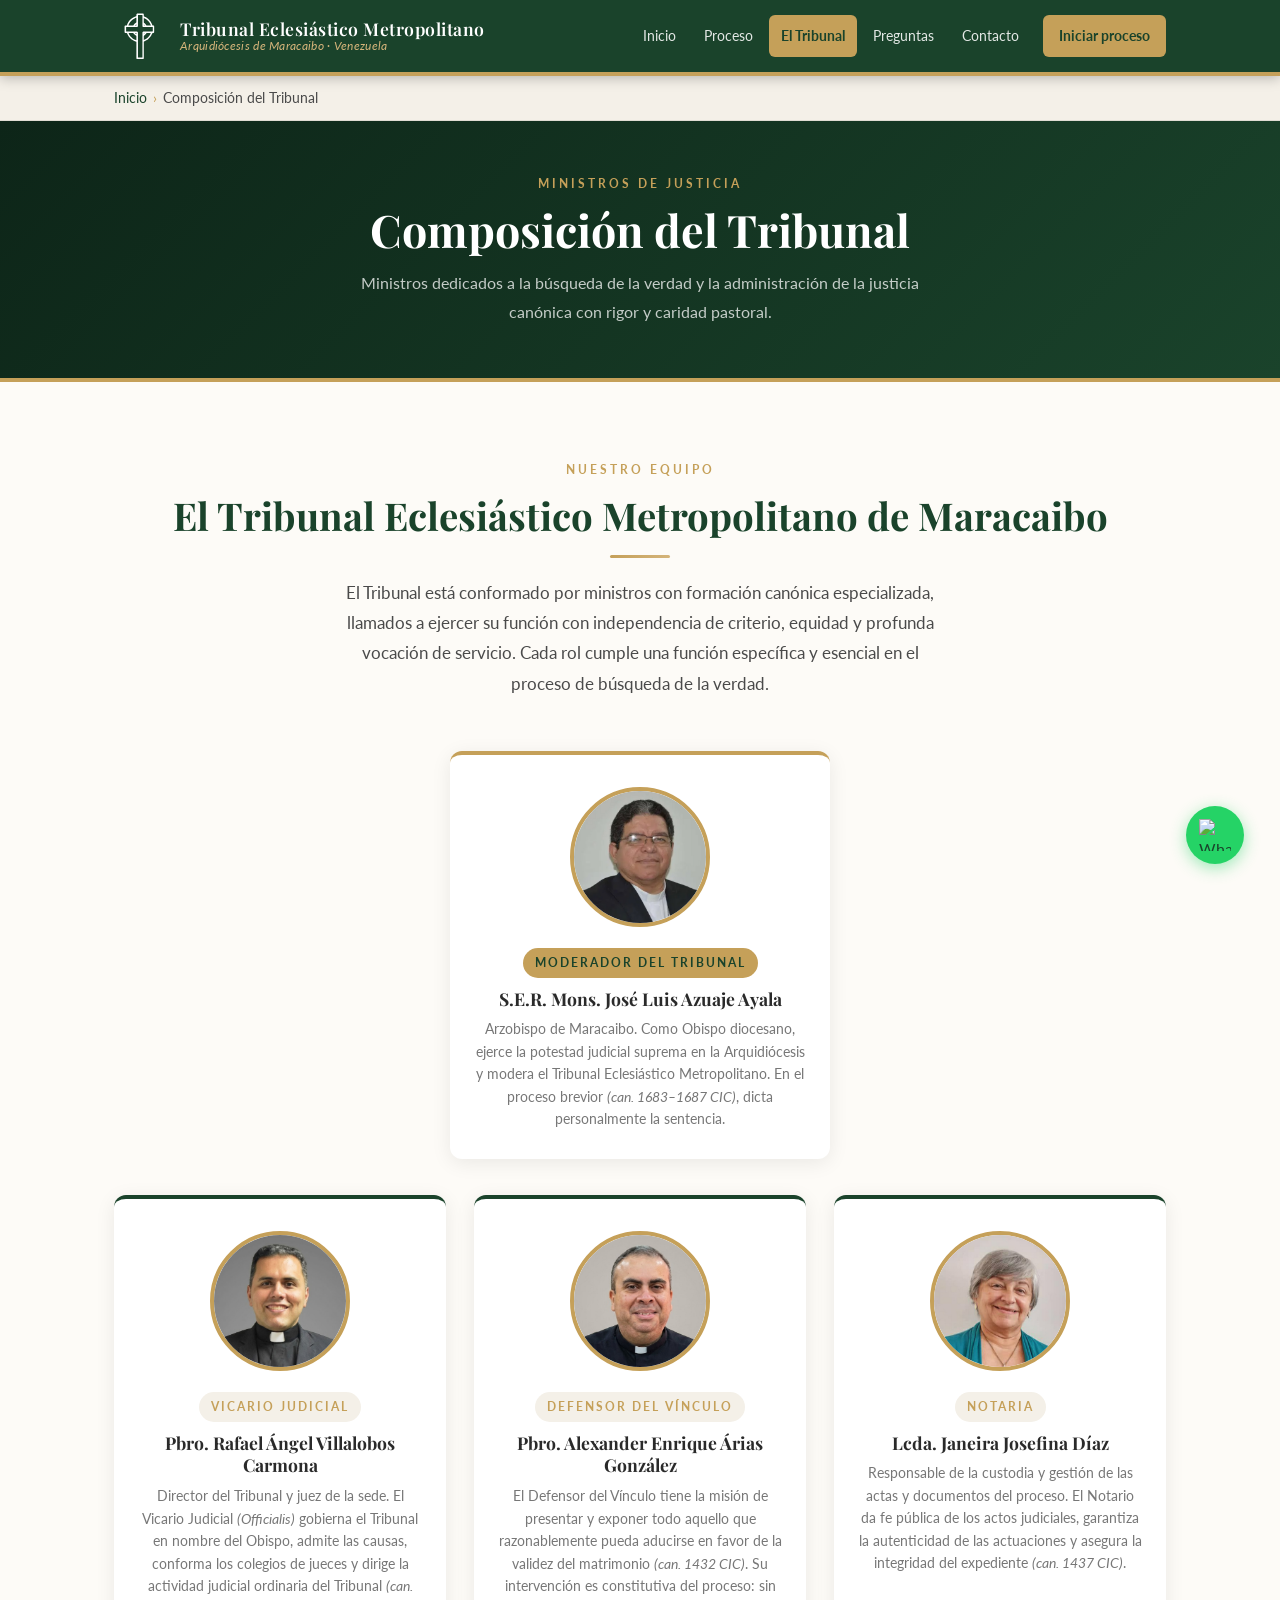
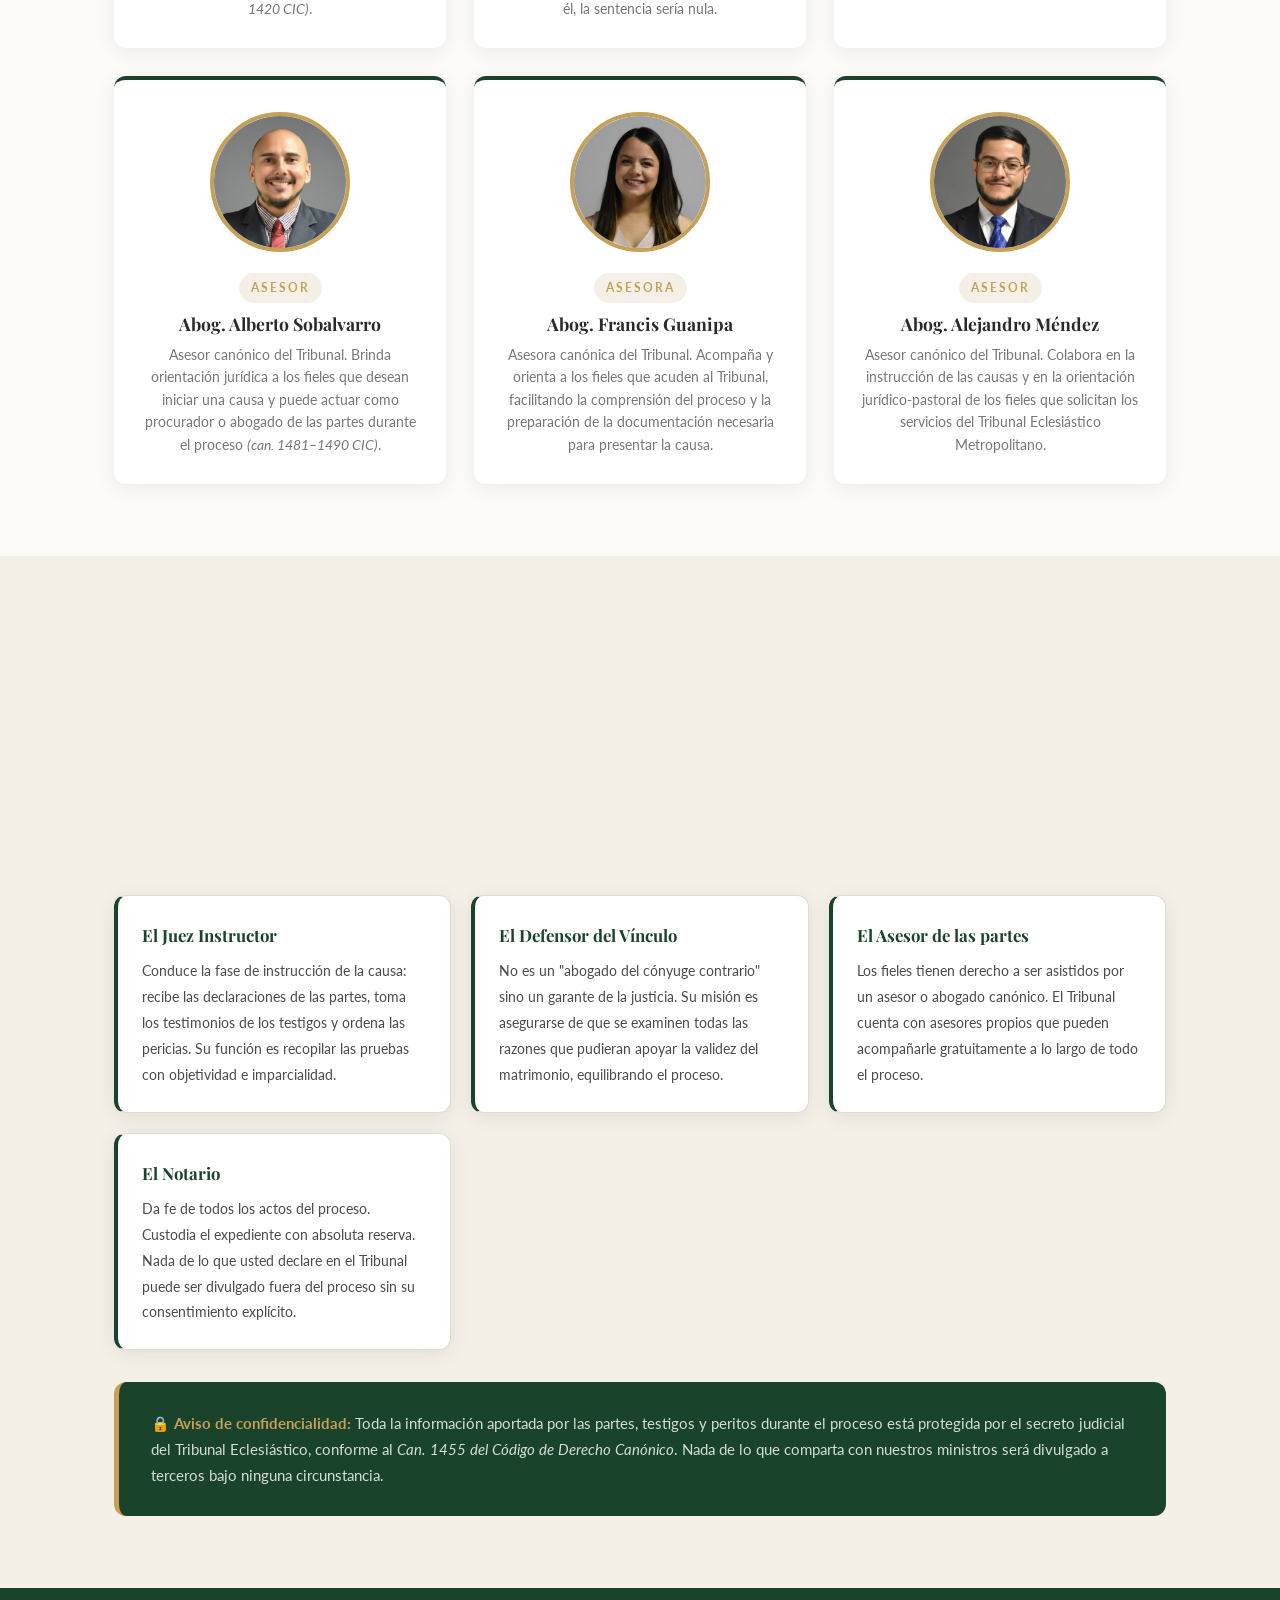
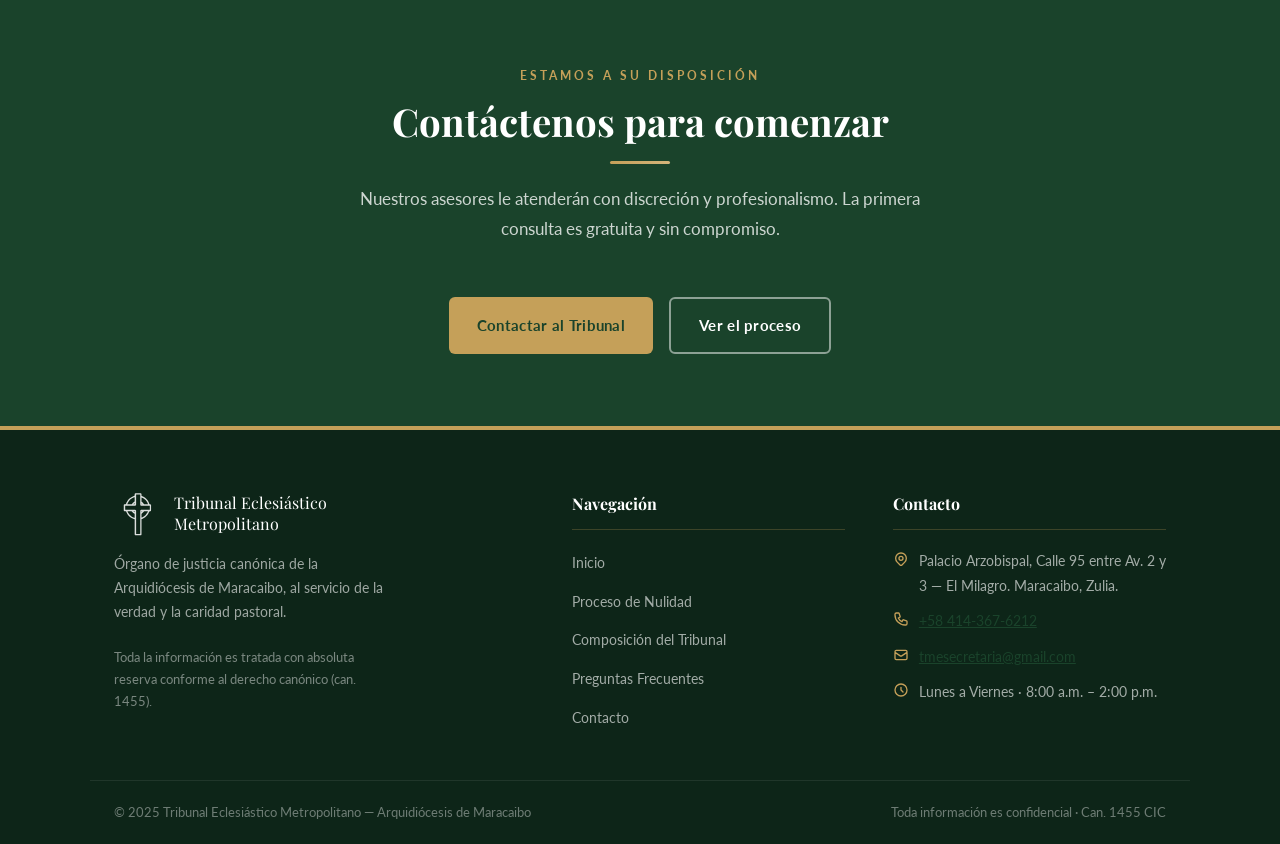
==== composicion.html @ 84f31626 "Add files via upload" ====
<!DOCTYPE html>
<html lang="es">
<head>
    <meta charset="UTF-8">
    <meta name="viewport" content="width=device-width, initial-scale=1.0">

    <!-- SEO -->
    <title>Composición del Tribunal | Tribunal Eclesiástico Metropolitano — Maracaibo</title>
    <meta name="description" content="Conozca a los ministros del Tribunal Eclesiástico Metropolitano de Maracaibo: Vicario Judicial, Defensor del Vínculo, Asesores y Notaría.">
    <meta name="keywords" content="vicario judicial, defensor del vínculo, jueces, notaría, tribunal eclesiástico Maracaibo">
    <meta name="author" content="Tribunal Eclesiástico Metropolitano de Maracaibo">

    <!-- Open Graph -->
    <meta property="og:title" content="Composición del Tribunal Eclesiástico Metropolitano de Maracaibo">
    <meta property="og:description" content="Ministros dedicados a la búsqueda de la verdad y la justicia al servicio del Pueblo de Dios.">
    <meta property="og:type" content="website">

    <link rel="stylesheet" href="styles.css">
</head>
<body>

<!-- ============================================================
     HEADER
     ============================================================ -->
<header class="site-header">
    <div class="header-inner">
        <a href="index.html" class="logo-link" aria-label="Inicio — Tribunal Eclesiástico Metropolitano">
            <img src="logo-oficial.svg" alt="Escudo Arquidiócesis de Maracaibo" width="52" height="52">
            <div class="logo-texto">
                <span class="logo-nombre">Tribunal Eclesiástico Metropolitano</span>
                <span class="logo-subtitulo">Arquidiócesis de Maracaibo · Venezuela</span>
            </div>
        </a>
        <button class="btn-menu" aria-label="Abrir menú" aria-expanded="false">
            <span></span><span></span><span></span>
        </button>
        <nav class="nav-principal" aria-label="Navegación principal">
            <a href="index.html">Inicio</a>
            <a href="proceso.html">Proceso</a>
            <a href="composicion.html" class="activo">El Tribunal</a>
            <a href="faq.html">Preguntas</a>
            <a href="contacto.html">Contacto</a>
            <a href="contacto.html" class="nav-cta">Iniciar proceso</a>
        </nav>
    </div>
</header>

<!-- Breadcrumb -->
<nav class="breadcrumb" aria-label="Ruta de navegación">
    <ol>
        <li><a href="index.html">Inicio</a></li>
        <li><span aria-current="page">Composición del Tribunal</span></li>
    </ol>
</nav>

<!-- Banner de página -->
<div class="page-banner">
    <span class="etiqueta-seccion">Ministros de Justicia</span>
    <h1>Composición del Tribunal</h1>
    <p>Ministros dedicados a la búsqueda de la verdad y la administración de la justicia canónica con rigor y caridad pastoral.</p>
</div>


<!-- ============================================================
     INTRODUCCIÓN
     ============================================================ -->
<section class="seccion" aria-labelledby="titulo-composicion">
    <div class="contenedor">
        <div class="seccion-encabezado animar">
            <span class="etiqueta-seccion">Nuestro equipo</span>
            <h2 id="titulo-composicion">El Tribunal Eclesiástico Metropolitano de Maracaibo</h2>
            <div class="divisor"></div>
            <p>El Tribunal está conformado por ministros con formación canónica especializada, llamados a ejercer su función con independencia de criterio, equidad y profunda vocación de servicio. Cada rol cumple una función específica y esencial en el proceso de búsqueda de la verdad.</p>
        </div>

        <!-- Arzobispo — Moderador (card destacada) -->
        <div class="equipo-grid" style="margin-bottom: 36px;">
            <article class="miembro-card destacado animar">
                <div class="miembro-foto-wrap">
                    <img src="monsenor.jpg" alt="S.E.R. Mons. José Luis Azuaje Ayala" class="miembro-foto" width="140" height="140">
                </div>
                <div class="miembro-info">
                    <span class="miembro-cargo">Moderador del Tribunal</span>
                    <h3>S.E.R. Mons. José Luis Azuaje Ayala</h3>
                    <p>Arzobispo de Maracaibo. Como Obispo diocesano, ejerce la potestad judicial suprema en la Arquidiócesis y modera el Tribunal Eclesiástico Metropolitano. En el proceso brevior <em>(can. 1683–1687 CIC)</em>, dicta personalmente la sentencia.</p>
                </div>
            </article>
        </div>

        <!-- Resto del equipo -->
        <div class="equipo-grid">

            <article class="miembro-card animar animar-delay-1">
                <div class="miembro-foto-wrap">
                    <img src="vicario.jpg" alt="Pbro. Rafael Ángel Villalobos Carmona" class="miembro-foto" width="140" height="140">
                </div>
                <div class="miembro-info">
                    <span class="miembro-cargo">Vicario Judicial</span>
                    <h3>Pbro. Rafael Ángel Villalobos Carmona</h3>
                    <p>Director del Tribunal y juez de la sede. El Vicario Judicial <em>(Officialis)</em> gobierna el Tribunal en nombre del Obispo, admite las causas, conforma los colegios de jueces y dirige la actividad judicial ordinaria del Tribunal <em>(can. 1420 CIC)</em>.</p>
                </div>
            </article>

            <article class="miembro-card animar animar-delay-2">
                <div class="miembro-foto-wrap">
                    <img src="defensor.jpg" alt="Pbro. Alexander Enrique Árias González" class="miembro-foto" width="140" height="140">
                </div>
                <div class="miembro-info">
                    <span class="miembro-cargo">Defensor del Vínculo</span>
                    <h3>Pbro. Alexander Enrique Árias González</h3>
                    <p>El Defensor del Vínculo tiene la misión de presentar y exponer todo aquello que razonablemente pueda aducirse en favor de la validez del matrimonio <em>(can. 1432 CIC)</em>. Su intervención es constitutiva del proceso: sin él, la sentencia sería nula.</p>
                </div>
            </article>

            <article class="miembro-card animar animar-delay-3">
                <div class="miembro-foto-wrap">
                    <img src="notaria.jpg" alt="Lcda. Janeira Josefina Díaz" class="miembro-foto" width="140" height="140">
                </div>
                <div class="miembro-info">
                    <span class="miembro-cargo">Notaria</span>
                    <h3>Lcda. Janeira Josefina Díaz</h3>
                    <p>Responsable de la custodia y gestión de las actas y documentos del proceso. El Notario da fe pública de los actos judiciales, garantiza la autenticidad de las actuaciones y asegura la integridad del expediente <em>(can. 1437 CIC)</em>.</p>
                </div>
            </article>

            <article class="miembro-card animar animar-delay-1">
                <div class="miembro-foto-wrap">
                    <img src="asesor1.jpg" alt="Abog. Alberto Sobalvarro" class="miembro-foto" width="140" height="140">
                </div>
                <div class="miembro-info">
                    <span class="miembro-cargo">Asesor</span>
                    <h3>Abog. Alberto Sobalvarro</h3>
                    <p>Asesor canónico del Tribunal. Brinda orientación jurídica a los fieles que desean iniciar una causa y puede actuar como procurador o abogado de las partes durante el proceso <em>(can. 1481–1490 CIC)</em>.</p>
                </div>
            </article>

            <article class="miembro-card animar animar-delay-2">
                <div class="miembro-foto-wrap">
                    <img src="asesor2.jpg" alt="Abog. Francis Guanipa" class="miembro-foto" width="140" height="140">
                </div>
                <div class="miembro-info">
                    <span class="miembro-cargo">Asesora</span>
                    <h3>Abog. Francis Guanipa</h3>
                    <p>Asesora canónica del Tribunal. Acompaña y orienta a los fieles que acuden al Tribunal, facilitando la comprensión del proceso y la preparación de la documentación necesaria para presentar la causa.</p>
                </div>
            </article>

            <article class="miembro-card animar animar-delay-3">
                <div class="miembro-foto-wrap">
                    <img src="asesor3.jpg" alt="Abog. Alejandro Méndez" class="miembro-foto" width="140" height="140">
                </div>
                <div class="miembro-info">
                    <span class="miembro-cargo">Asesor</span>
                    <h3>Abog. Alejandro Méndez</h3>
                    <p>Asesor canónico del Tribunal. Colabora en la instrucción de las causas y en la orientación jurídico-pastoral de los fieles que solicitan los servicios del Tribunal Eclesiástico Metropolitano.</p>
                </div>
            </article>

        </div>
    </div>
</section>


<!-- ============================================================
     ROLES CANÓNICOS: EXPLICACIÓN
     ============================================================ -->
<section class="seccion seccion-alt" aria-labelledby="titulo-roles">
    <div class="contenedor">
        <div class="seccion-encabezado animar">
            <span class="etiqueta-seccion">¿Quién hace qué?</span>
            <h2 id="titulo-roles">Los roles en el proceso canónico</h2>
            <div class="divisor"></div>
            <p>Cada ministro del Tribunal tiene funciones claramente definidas en el Código de Derecho Canónico. Comprender estos roles le ayudará a saber con quién interactuará en cada etapa.</p>
        </div>

        <div class="causales-grid">
            <div class="causal-item animar animar-delay-1">
                <h4>El Juez Instructor</h4>
                <p>Conduce la fase de instrucción de la causa: recibe las declaraciones de las partes, toma los testimonios de los testigos y ordena las pericias. Su función es recopilar las pruebas con objetividad e imparcialidad.</p>
            </div>
            <div class="causal-item animar animar-delay-2">
                <h4>El Defensor del Vínculo</h4>
                <p>No es un "abogado del cónyuge contrario" sino un garante de la justicia. Su misión es asegurarse de que se examinen todas las razones que pudieran apoyar la validez del matrimonio, equilibrando el proceso.</p>
            </div>
            <div class="causal-item animar animar-delay-3">
                <h4>El Asesor de las partes</h4>
                <p>Los fieles tienen derecho a ser asistidos por un asesor o abogado canónico. El Tribunal cuenta con asesores propios que pueden acompañarle gratuitamente a lo largo de todo el proceso.</p>
            </div>
            <div class="causal-item animar animar-delay-1">
                <h4>El Notario</h4>
                <p>Da fe de todos los actos del proceso. Custodia el expediente con absoluta reserva. Nada de lo que usted declare en el Tribunal puede ser divulgado fuera del proceso sin su consentimiento explícito.</p>
            </div>
        </div>

        <div class="confidencialidad animar">
            <strong>🔒 Aviso de confidencialidad:</strong> Toda la información aportada por las partes, testigos y peritos durante el proceso está protegida por el secreto judicial del Tribunal Eclesiástico, conforme al <em>Can. 1455 del Código de Derecho Canónico</em>. Nada de lo que comparta con nuestros ministros será divulgado a terceros bajo ninguna circunstancia.
        </div>
    </div>
</section>


<!-- ============================================================
     CTA
     ============================================================ -->
<section class="seccion seccion-verde" aria-labelledby="titulo-cta-comp">
    <div class="contenedor" style="text-align: center;">
        <div class="seccion-encabezado animar">
            <span class="etiqueta-seccion" style="color: var(--dorado);">Estamos a su disposición</span>
            <h2 id="titulo-cta-comp" style="color: var(--blanco);">Contáctenos para comenzar</h2>
            <div class="divisor"></div>
            <p style="color: rgba(255,255,255,0.78);">Nuestros asesores le atenderán con discreción y profesionalismo. La primera consulta es gratuita y sin compromiso.</p>
        </div>
        <div style="display: flex; gap: 16px; justify-content: center; flex-wrap: wrap;" class="animar animar-delay-1">
            <a href="contacto.html" class="btn btn-primario">Contactar al Tribunal</a>
            <a href="proceso.html" class="btn btn-secundario">Ver el proceso</a>
        </div>
    </div>
</section>


<!-- ============================================================
     FOOTER
     ============================================================ -->
<footer class="site-footer">
    <div class="footer-grid">
        <div class="footer-brand">
            <div class="footer-logo">
                <img src="logo-oficial.svg" alt="Escudo Tribunal" width="48" height="48">
                <span class="footer-logo-nombre">Tribunal Eclesiástico<br>Metropolitano</span>
            </div>
            <p>Órgano de justicia canónica de la Arquidiócesis de Maracaibo, al servicio de la verdad y la caridad pastoral.</p>
            <p style="font-size: 0.82rem; color: rgba(255,255,255,0.45); margin-top: 8px;">Toda la información es tratada con absoluta reserva conforme al derecho canónico (can. 1455).</p>
        </div>
        <div class="footer-col">
            <h4>Navegación</h4>
            <ul>
                <li><a href="index.html">Inicio</a></li>
                <li><a href="proceso.html">Proceso de Nulidad</a></li>
                <li><a href="composicion.html">Composición del Tribunal</a></li>
                <li><a href="faq.html">Preguntas Frecuentes</a></li>
                <li><a href="contacto.html">Contacto</a></li>
            </ul>
        </div>
        <div class="footer-col">
            <h4>Contacto</h4>
            <div class="footer-contacto-item">
                <svg viewBox="0 0 24 24" stroke-width="2" aria-hidden="true"><path stroke-linecap="round" stroke-linejoin="round" d="M17.657 16.657L13.414 20.9a1.998 1.998 0 01-2.827 0l-4.244-4.243a8 8 0 1111.314 0z"/><path stroke-linecap="round" stroke-linejoin="round" d="M15 11a3 3 0 11-6 0 3 3 0 016 0z"/></svg>
                <span>Palacio Arzobispal, Calle 95 entre Av. 2 y 3 — El Milagro. Maracaibo, Zulia.</span>
            </div>
            <div class="footer-contacto-item">
                <svg viewBox="0 0 24 24" stroke-width="2" aria-hidden="true"><path stroke-linecap="round" stroke-linejoin="round" d="M3 5a2 2 0 012-2h3.28a1 1 0 01.948.684l1.498 4.493a1 1 0 01-.502 1.21l-2.257 1.13a11.042 11.042 0 005.516 5.516l1.13-2.257a1 1 0 011.21-.502l4.493 1.498a1 1 0 01.684.948V19a2 2 0 01-2 2h-1C9.716 21 3 14.284 3 6V5z"/></svg>
                <a href="tel:+584143676212">+58 414-367-6212</a>
            </div>
            <div class="footer-contacto-item">
                <svg viewBox="0 0 24 24" stroke-width="2" aria-hidden="true"><path stroke-linecap="round" stroke-linejoin="round" d="M3 8l7.89 5.26a2 2 0 002.22 0L21 8M5 19h14a2 2 0 002-2V7a2 2 0 00-2-2H5a2 2 0 00-2 2v10a2 2 0 002 2z"/></svg>
                <a href="mailto:tmesecretaria@gmail.com">tmesecretaria@gmail.com</a>
            </div>
            <div class="footer-contacto-item">
                <svg viewBox="0 0 24 24" stroke-width="2" aria-hidden="true"><path stroke-linecap="round" stroke-linejoin="round" d="M12 8v4l3 3m6-3a9 9 0 11-18 0 9 9 0 0118 0z"/></svg>
                <span>Lunes a Viernes · 8:00 a.m. – 2:00 p.m.</span>
            </div>
        </div>
    </div>
    <div class="footer-bottom">
        <span>© 2025 Tribunal Eclesiástico Metropolitano — Arquidiócesis de Maracaibo</span>
        <span>Toda información es confidencial · Can. 1455 CIC</span>
    </div>
</footer>

<a href="https://wa.me/584143676212?text=Hola,%20deseo%20realizar%20una%20consulta%20al%20Tribunal%20Eclesiástico"
   class="whatsapp-float" target="_blank" rel="noopener" aria-label="Contactar por WhatsApp">
    <img src="https://upload.wikimedia.org/wikipedia/commons/6/6b/WhatsApp.svg" alt="WhatsApp" width="32" height="32">
</a>

<script src="main.js"></script>
</body>
</html>
---- styles.css ----
/* ============================================================
   TRIBUNAL ECLESIÁSTICO METROPOLITANO - ARQUIDIÓCESIS DE MARACAIBO
   Hoja de estilos principal v2.0
   ============================================================ */

/* --- IMPORTACIÓN DE FUENTES --- */
@import url('https://fonts.googleapis.com/css2?family=Playfair+Display:ital,wght@0,400;0,600;0,700;1,400&family=Lato:wght@300;400;700&display=swap');

/* --- VARIABLES CSS --- */
:root {
    /* Paleta original elevada */
    --verde-oscuro:   #1A432B;
    --verde-medio:    #265C3A;
    --verde-claro:    #3A7D52;
    --dorado:         #C5A059;
    --dorado-claro:   #D4B47A;
    --crema:          #FDFBF7;
    --crema-medio:    #F4F0E8;
    --blanco:         #FFFFFF;
    --gris-borde:     #E0DCD3;
    --gris-texto:     #4A4A4A;
    --gris-suave:     #F9F6F0;
    --negro-suave:    #2A2A2A;

    /* Tipografía */
    --fuente-titulo:  'Playfair Display', Georgia, 'Times New Roman', serif;
    --fuente-cuerpo:  'Lato', 'Arial', sans-serif;

    /* Espaciado */
    --radio:          6px;
    --radio-grande:   12px;
    --sombra:         0 4px 20px rgba(0,0,0,0.08);
    --sombra-hover:   0 8px 30px rgba(0,0,0,0.14);
    --transicion:     0.3s ease;

    /* Ancho máximo */
    --contenedor:     1100px;
}

/* --- RESET Y BASE --- */
*, *::before, *::after {
    box-sizing: border-box;
    margin: 0;
    padding: 0;
}

html {
    scroll-behavior: smooth;
    font-size: 16px;
}

body {
    font-family: var(--fuente-cuerpo);
    line-height: 1.8;
    background-color: var(--crema);
    color: var(--gris-texto);
    -webkit-font-smoothing: antialiased;
}

img {
    max-width: 100%;
    height: auto;
    display: block;
}

a {
    color: var(--verde-oscuro);
    transition: color var(--transicion);
}

a:hover {
    color: var(--dorado);
}

/* --- UTILIDADES --- */
.contenedor {
    max-width: var(--contenedor);
    margin: 0 auto;
    padding: 0 24px;
}

.sr-only {
    position: absolute;
    width: 1px;
    height: 1px;
    padding: 0;
    margin: -1px;
    overflow: hidden;
    clip: rect(0,0,0,0);
    border: 0;
}

/* ============================================================
   HEADER Y NAVEGACIÓN
   ============================================================ */
.site-header {
    background-color: var(--verde-oscuro);
    border-bottom: 4px solid var(--dorado);
    position: sticky;
    top: 0;
    z-index: 1000;
    box-shadow: 0 2px 12px rgba(0,0,0,0.25);
}

.header-inner {
    max-width: var(--contenedor);
    margin: 0 auto;
    padding: 0 24px;
    display: flex;
    align-items: center;
    justify-content: space-between;
    min-height: 72px;
}

/* Logo / identidad */
.logo-link {
    display: flex;
    align-items: center;
    gap: 14px;
    text-decoration: none;
    flex-shrink: 0;
}

.logo-link img {
    width: 52px;
    height: 52px;
    object-fit: contain;
    filter: brightness(0) invert(1);  /* Blanco sobre verde */
}

.logo-texto {
    display: flex;
    flex-direction: column;
    line-height: 1.2;
}

.logo-nombre {
    font-family: var(--fuente-titulo);
    font-size: 1.1rem;
    font-weight: 600;
    color: var(--blanco);
    letter-spacing: 0.5px;
}

.logo-subtitulo {
    font-size: 0.75rem;
    color: var(--dorado-claro);
    font-style: italic;
    letter-spacing: 0.3px;
}

/* Navegación principal */
.nav-principal {
    display: flex;
    align-items: center;
    gap: 4px;
}

.nav-principal a {
    color: rgba(255,255,255,0.88);
    text-decoration: none;
    font-size: 0.9rem;
    font-weight: 400;
    padding: 8px 12px;
    border-radius: var(--radio);
    transition: background-color var(--transicion), color var(--transicion);
    white-space: nowrap;
}

.nav-principal a:hover,
.nav-principal a.activo {
    background-color: var(--dorado);
    color: var(--verde-oscuro);
    font-weight: 700;
}

/* Botón CTA en la nav */
.nav-cta {
    background-color: var(--dorado) !important;
    color: var(--verde-oscuro) !important;
    font-weight: 700 !important;
    padding: 8px 16px !important;
    margin-left: 8px;
}

.nav-cta:hover {
    background-color: var(--dorado-claro) !important;
}

/* Botón hamburguesa */
.btn-menu {
    display: none;
    background: none;
    border: 2px solid rgba(255,255,255,0.5);
    border-radius: var(--radio);
    padding: 8px;
    cursor: pointer;
    flex-direction: column;
    gap: 5px;
    width: 44px;
    height: 44px;
    justify-content: center;
    align-items: center;
}

.btn-menu span {
    display: block;
    width: 22px;
    height: 2px;
    background-color: var(--blanco);
    border-radius: 2px;
    transition: transform var(--transicion), opacity var(--transicion);
}

.btn-menu.abierto span:nth-child(1) { transform: translateY(7px) rotate(45deg); }
.btn-menu.abierto span:nth-child(2) { opacity: 0; }
.btn-menu.abierto span:nth-child(3) { transform: translateY(-7px) rotate(-45deg); }


/* ============================================================
   BREADCRUMBS
   ============================================================ */
.breadcrumb {
    background-color: var(--crema-medio);
    border-bottom: 1px solid var(--gris-borde);
    padding: 10px 0;
    font-size: 0.85rem;
}

.breadcrumb ol {
    list-style: none;
    display: flex;
    flex-wrap: wrap;
    gap: 6px;
    align-items: center;
    max-width: var(--contenedor);
    margin: 0 auto;
    padding: 0 24px;
}

.breadcrumb li + li::before {
    content: '›';
    color: var(--dorado);
    margin-right: 6px;
}

.breadcrumb a {
    color: var(--verde-oscuro);
    text-decoration: none;
}

.breadcrumb a:hover { text-decoration: underline; }
.breadcrumb [aria-current="page"] { color: var(--gris-texto); }


/* ============================================================
   HERO SECTION (solo en index)
   ============================================================ */
.hero {
    position: relative;
    background: linear-gradient(135deg, #0D2518 0%, #1A432B 50%, #265C3A 100%);
    min-height: 520px;
    display: flex;
    align-items: center;
    justify-content: center;
    text-align: center;
    overflow: hidden;
}

/* Patrón decorativo sutil */
.hero::before {
    content: '';
    position: absolute;
    inset: 0;
    background-image:
        radial-gradient(circle at 20% 50%, rgba(197,160,89,0.08) 0%, transparent 50%),
        radial-gradient(circle at 80% 20%, rgba(197,160,89,0.06) 0%, transparent 40%);
    pointer-events: none;
}

/* Línea dorada decorativa top */
.hero::after {
    content: '';
    position: absolute;
    bottom: 0;
    left: 0;
    right: 0;
    height: 4px;
    background: linear-gradient(90deg, transparent, var(--dorado), transparent);
}

.hero-contenido {
    position: relative;
    z-index: 2;
    max-width: 800px;
    padding: 64px 24px;
}

.hero-escudo {
    width: 110px;
    height: 110px;
    object-fit: contain;
    margin: 0 auto 28px;
    filter: brightness(0) invert(1);
    opacity: 0.92;
}

.hero-subtitulo-sup {
    font-size: 0.85rem;
    font-weight: 700;
    color: var(--dorado);
    letter-spacing: 3px;
    text-transform: uppercase;
    margin-bottom: 12px;
    display: block;
}

.hero h1 {
    font-family: var(--fuente-titulo);
    font-size: clamp(2rem, 5vw, 3.2rem);
    font-weight: 700;
    color: var(--blanco);
    line-height: 1.2;
    margin-bottom: 10px;
}

.hero-diocesis {
    font-size: 1rem;
    color: var(--dorado-claro);
    font-style: italic;
    margin-bottom: 28px;
    display: block;
}

.hero p {
    font-size: 1.05rem;
    color: rgba(255,255,255,0.80);
    max-width: 580px;
    margin: 0 auto 36px;
    line-height: 1.7;
}

.hero-botones {
    display: flex;
    gap: 16px;
    justify-content: center;
    flex-wrap: wrap;
}

/* Botones */
.btn {
    display: inline-flex;
    align-items: center;
    gap: 8px;
    padding: 13px 28px;
    border-radius: var(--radio);
    font-family: var(--fuente-cuerpo);
    font-size: 0.95rem;
    font-weight: 700;
    text-decoration: none;
    cursor: pointer;
    border: none;
    transition: all var(--transicion);
    letter-spacing: 0.3px;
}

.btn-primario {
    background-color: var(--dorado);
    color: var(--verde-oscuro);
}

.btn-primario:hover {
    background-color: var(--dorado-claro);
    color: var(--verde-oscuro);
    transform: translateY(-2px);
    box-shadow: 0 6px 20px rgba(197,160,89,0.35);
}

.btn-secundario {
    background-color: transparent;
    color: var(--blanco);
    border: 2px solid rgba(255,255,255,0.5);
}

.btn-secundario:hover {
    border-color: var(--dorado);
    color: var(--dorado);
    transform: translateY(-2px);
}

.btn-verde {
    background-color: var(--verde-oscuro);
    color: var(--blanco);
}

.btn-verde:hover {
    background-color: var(--verde-medio);
    color: var(--blanco);
    transform: translateY(-2px);
    box-shadow: var(--sombra-hover);
}


/* ============================================================
   SECCIONES Y CONTENIDO GENERAL
   ============================================================ */
.seccion {
    padding: 72px 0;
}

.seccion-alt {
    background-color: var(--crema-medio);
}

.seccion-verde {
    background-color: var(--verde-oscuro);
    color: var(--blanco);
}

.seccion-encabezado {
    text-align: center;
    margin-bottom: 52px;
}

.etiqueta-seccion {
    display: inline-block;
    font-size: 0.75rem;
    font-weight: 700;
    color: var(--dorado);
    letter-spacing: 3px;
    text-transform: uppercase;
    margin-bottom: 10px;
}

.seccion-encabezado h2 {
    font-family: var(--fuente-titulo);
    font-size: clamp(1.6rem, 3.5vw, 2.4rem);
    color: var(--verde-oscuro);
    font-weight: 700;
    line-height: 1.25;
    margin-bottom: 16px;
}

.seccion-verde .seccion-encabezado h2 {
    color: var(--blanco);
}

.divisor {
    width: 60px;
    height: 3px;
    background: linear-gradient(90deg, var(--dorado), var(--dorado-claro));
    margin: 0 auto 20px;
    border-radius: 2px;
}

.seccion-encabezado p {
    max-width: 620px;
    margin: 0 auto;
    color: var(--gris-texto);
    font-size: 1.05rem;
}

.seccion-verde .seccion-encabezado p {
    color: rgba(255,255,255,0.78);
}


/* ============================================================
   CARDS DE SERVICIOS (Inicio)
   ============================================================ */
.cards-grid {
    display: grid;
    grid-template-columns: repeat(auto-fit, minmax(240px, 1fr));
    gap: 24px;
}

.card {
    background: var(--blanco);
    border-radius: var(--radio-grande);
    padding: 36px 28px;
    box-shadow: var(--sombra);
    border-top: 4px solid var(--verde-oscuro);
    transition: transform var(--transicion), box-shadow var(--transicion);
    text-decoration: none;
    color: inherit;
    display: flex;
    flex-direction: column;
}

.card:hover {
    transform: translateY(-6px);
    box-shadow: var(--sombra-hover);
    border-top-color: var(--dorado);
}

.card-icono {
    width: 52px;
    height: 52px;
    background: var(--crema-medio);
    border-radius: 50%;
    display: flex;
    align-items: center;
    justify-content: center;
    margin-bottom: 20px;
    flex-shrink: 0;
}

.card-icono svg {
    width: 26px;
    height: 26px;
    stroke: var(--verde-oscuro);
    fill: none;
}

.card h3 {
    font-family: var(--fuente-titulo);
    font-size: 1.2rem;
    color: var(--verde-oscuro);
    margin-bottom: 12px;
    line-height: 1.3;
}

.card p {
    color: var(--gris-texto);
    font-size: 0.95rem;
    line-height: 1.7;
    flex-grow: 1;
}

.card-enlace {
    display: inline-flex;
    align-items: center;
    gap: 6px;
    color: var(--dorado);
    font-weight: 700;
    font-size: 0.88rem;
    margin-top: 20px;
    text-decoration: none;
    letter-spacing: 0.3px;
}

.card-enlace::after {
    content: '→';
    transition: transform var(--transicion);
}

.card:hover .card-enlace::after {
    transform: translateX(4px);
}


/* ============================================================
   SECCIÓN MISIÓN
   ============================================================ */
.mision-grid {
    display: grid;
    grid-template-columns: 1fr 1fr;
    gap: 60px;
    align-items: center;
}

.mision-texto h2 {
    font-family: var(--fuente-titulo);
    font-size: clamp(1.5rem, 3vw, 2.1rem);
    color: var(--blanco);
    margin-bottom: 20px;
    line-height: 1.3;
}

.mision-texto p {
    color: rgba(255,255,255,0.82);
    font-size: 1rem;
    line-height: 1.8;
    margin-bottom: 16px;
}

.mision-datos {
    display: grid;
    grid-template-columns: 1fr 1fr;
    gap: 20px;
}

.dato-card {
    background: rgba(255,255,255,0.08);
    border: 1px solid rgba(197,160,89,0.3);
    border-radius: var(--radio-grande);
    padding: 24px 20px;
    text-align: center;
}

.dato-numero {
    font-family: var(--fuente-titulo);
    font-size: 2.2rem;
    font-weight: 700;
    color: var(--dorado);
    display: block;
}

.dato-label {
    font-size: 0.85rem;
    color: rgba(255,255,255,0.70);
    margin-top: 4px;
}


/* ============================================================
   PROCESO — Pasos y timeline
   ============================================================ */
.pasos-lista {
    display: flex;
    flex-direction: column;
    gap: 0;
    position: relative;
}

.pasos-lista::before {
    content: '';
    position: absolute;
    left: 30px;
    top: 48px;
    bottom: 48px;
    width: 2px;
    background: linear-gradient(180deg, var(--verde-oscuro), var(--dorado));
    border-radius: 2px;
}

.paso {
    display: flex;
    gap: 28px;
    padding: 28px 0;
    opacity: 0;
    transform: translateY(20px);
    transition: opacity 0.5s ease, transform 0.5s ease;
}

.paso.visible {
    opacity: 1;
    transform: translateY(0);
}

.paso-numero {
    flex-shrink: 0;
    width: 60px;
    height: 60px;
    background: var(--verde-oscuro);
    border-radius: 50%;
    display: flex;
    align-items: center;
    justify-content: center;
    font-family: var(--fuente-titulo);
    font-size: 1.3rem;
    font-weight: 700;
    color: var(--dorado);
    border: 3px solid var(--dorado);
    position: relative;
    z-index: 1;
}

.paso-contenido {
    padding-top: 10px;
    flex: 1;
}

.paso-contenido h3 {
    font-family: var(--fuente-titulo);
    font-size: 1.25rem;
    color: var(--verde-oscuro);
    margin-bottom: 10px;
}

.paso-contenido p {
    color: var(--gris-texto);
    font-size: 0.97rem;
    line-height: 1.75;
}

/* Nota pastoral destacada */
.nota-pastoral {
    background: var(--crema-medio);
    border-left: 5px solid var(--dorado);
    border-radius: 0 var(--radio) var(--radio) 0;
    padding: 22px 24px;
    margin: 32px 0;
}

.nota-pastoral p {
    color: var(--gris-texto);
    font-style: italic;
    margin: 0;
}

.nota-pastoral strong {
    color: var(--verde-oscuro);
    font-style: normal;
}

/* Causales de nulidad */
.causales-grid {
    display: grid;
    grid-template-columns: repeat(auto-fit, minmax(260px, 1fr));
    gap: 20px;
    margin-top: 32px;
}

.causal-item {
    background: var(--blanco);
    border: 1px solid var(--gris-borde);
    border-radius: var(--radio-grande);
    padding: 24px;
    border-left: 4px solid var(--verde-oscuro);
    box-shadow: var(--sombra);
}

.causal-item h4 {
    color: var(--verde-oscuro);
    font-family: var(--fuente-titulo);
    font-size: 1.05rem;
    margin-bottom: 8px;
}

.causal-item p {
    font-size: 0.9rem;
    color: var(--gris-texto);
}

/* Documentos descargables */
.docs-lista {
    display: flex;
    flex-direction: column;
    gap: 16px;
}

.doc-item {
    display: flex;
    align-items: center;
    gap: 20px;
    background: var(--blanco);
    border: 1px solid var(--gris-borde);
    border-radius: var(--radio-grande);
    padding: 20px 24px;
    text-decoration: none;
    color: inherit;
    box-shadow: var(--sombra);
    transition: all var(--transicion);
}

.doc-item:hover {
    border-color: var(--verde-oscuro);
    transform: translateX(4px);
    box-shadow: var(--sombra-hover);
    color: inherit;
}

.doc-icono {
    width: 48px;
    height: 48px;
    background: #FEE2E2;
    border-radius: var(--radio);
    display: flex;
    align-items: center;
    justify-content: center;
    flex-shrink: 0;
    font-size: 1.4rem;
}

.doc-info {
    flex: 1;
}

.doc-info strong {
    display: block;
    color: var(--verde-oscuro);
    font-size: 1rem;
    margin-bottom: 4px;
}

.doc-info span {
    font-size: 0.85rem;
    color: #888;
}

.doc-accion {
    color: var(--dorado);
    font-size: 0.85rem;
    font-weight: 700;
    white-space: nowrap;
}


/* ============================================================
   COMPOSICIÓN DEL TRIBUNAL — Equipo
   ============================================================ */
.equipo-grid {
    display: grid;
    grid-template-columns: repeat(auto-fit, minmax(260px, 1fr));
    gap: 28px;
}

.miembro-card {
    background: var(--blanco);
    border-radius: var(--radio-grande);
    overflow: hidden;
    box-shadow: var(--sombra);
    text-align: center;
    transition: transform var(--transicion), box-shadow var(--transicion);
    border-top: 4px solid var(--verde-oscuro);
    opacity: 0;
    transform: translateY(20px);
    transition: opacity 0.5s ease, transform 0.5s ease, box-shadow 0.3s ease;
}

.miembro-card.visible {
    opacity: 1;
    transform: translateY(0);
}

.miembro-card:hover {
    box-shadow: var(--sombra-hover);
}

.miembro-foto-wrap {
    padding: 32px 32px 0;
}

.miembro-foto {
    width: 140px;
    height: 140px;
    object-fit: cover;
    border-radius: 50%;
    border: 4px solid var(--dorado);
    margin: 0 auto;
}

.miembro-info {
    padding: 20px 24px 28px;
}

.miembro-cargo {
    display: inline-block;
    font-size: 0.75rem;
    font-weight: 700;
    color: var(--dorado);
    letter-spacing: 2px;
    text-transform: uppercase;
    background: var(--crema-medio);
    padding: 4px 12px;
    border-radius: 20px;
    margin-bottom: 10px;
}

.miembro-info h3 {
    font-family: var(--fuente-titulo);
    font-size: 1.1rem;
    color: var(--negro-suave);
    margin-bottom: 8px;
    line-height: 1.3;
}

.miembro-info p {
    font-size: 0.88rem;
    color: #777;
    line-height: 1.6;
}

/* Card destacada para el Arzobispo */
.miembro-card.destacado {
    border-top-color: var(--dorado);
    grid-column: 1 / -1;
    max-width: 380px;
    margin: 0 auto;
}

.miembro-card.destacado .miembro-cargo {
    background: var(--dorado);
    color: var(--verde-oscuro);
}


/* ============================================================
   FAQ — Acordeón
   ============================================================ */
.faq-lista {
    display: flex;
    flex-direction: column;
    gap: 12px;
    width: 100%;
    max-width: 820px;
    margin: 0 auto;
}

.faq-item {
    background: var(--blanco);
    border: 1px solid var(--gris-borde);
    border-radius: var(--radio-grande);
    overflow: hidden;
    box-shadow: 0 2px 8px rgba(0,0,0,0.04);
    transition: box-shadow var(--transicion);
    width: 100%;
    box-sizing: border-box;
}

.faq-item:hover {
    box-shadow: var(--sombra);
}

.faq-pregunta {
    display: flex;
    justify-content: space-between;
    align-items: center;
    padding: 20px 24px;
    cursor: pointer;
    gap: 16px;
    list-style: none;
    user-select: none;
    width: 100%;
    background: none;
    border: none;
    text-align: left;
    font-family: var(--fuente-cuerpo);
    box-sizing: border-box;
}

.faq-pregunta::-webkit-details-marker { display: none; }

.faq-pregunta-texto {
    font-family: var(--fuente-titulo);
    font-size: 1.05rem;
    color: var(--verde-oscuro);
    font-weight: 600;
    line-height: 1.4;
    flex: 1;
}

.faq-icono {
    width: 28px;
    height: 28px;
    background: var(--crema-medio);
    border-radius: 50%;
    display: flex;
    align-items: center;
    justify-content: center;
    flex-shrink: 0;
    transition: background-color var(--transicion), transform var(--transicion);
}

.faq-icono svg {
    width: 14px;
    height: 14px;
    stroke: var(--verde-oscuro);
    fill: none;
    transition: transform var(--transicion);
}

.faq-item.activo .faq-icono {
    background: var(--dorado);
}

.faq-item.activo .faq-icono svg {
    transform: rotate(180deg);
    stroke: var(--verde-oscuro);
}

.faq-item.activo .faq-pregunta {
    border-bottom: 1px solid var(--gris-borde);
}

.faq-respuesta {
    max-height: 0;
    overflow: hidden;
    transition: max-height 0.5s ease, padding var(--transicion);
    padding: 0 24px;
}

.faq-item.activo .faq-respuesta {
    max-height: 2000px;
    padding: 20px 24px;
}

.faq-respuesta p {
    color: var(--gris-texto);
    line-height: 1.8;
    font-size: 0.97rem;
}

.faq-respuesta p + p {
    margin-top: 12px;
}

.faq-respuesta strong {
    color: var(--verde-oscuro);
}


/* ============================================================
   CONTACTO
   ============================================================ */
.contacto-grid {
    display: grid;
    grid-template-columns: 1fr 1.3fr;
    gap: 48px;
    align-items: start;
}

.contacto-datos {
    display: flex;
    flex-direction: column;
    gap: 20px;
}

.dato-contacto {
    display: flex;
    gap: 16px;
    align-items: flex-start;
}

.dato-contacto-icono {
    width: 44px;
    height: 44px;
    background: var(--verde-oscuro);
    border-radius: var(--radio);
    display: flex;
    align-items: center;
    justify-content: center;
    flex-shrink: 0;
}

.dato-contacto-icono svg {
    width: 20px;
    height: 20px;
    stroke: var(--dorado);
    fill: none;
}

.dato-contacto-texto strong {
    display: block;
    color: var(--verde-oscuro);
    font-size: 0.85rem;
    letter-spacing: 1px;
    text-transform: uppercase;
    margin-bottom: 4px;
}

.dato-contacto-texto p,
.dato-contacto-texto a {
    color: var(--gris-texto);
    font-size: 0.97rem;
    text-decoration: none;
}

.dato-contacto-texto a:hover {
    color: var(--verde-oscuro);
}

/* Caja WhatsApp */
.whatsapp-card {
    background: linear-gradient(135deg, #e8f5e9, #f0faf1);
    border: 1px solid #a5d6a7;
    border-radius: var(--radio-grande);
    padding: 24px;
    text-align: center;
    margin-top: 8px;
}

.whatsapp-card p {
    color: var(--gris-texto);
    font-size: 0.95rem;
    margin-bottom: 16px;
    line-height: 1.6;
}

.btn-whatsapp {
    display: inline-flex;
    align-items: center;
    gap: 10px;
    background-color: #25D366;
    color: var(--blanco);
    padding: 12px 24px;
    border-radius: 50px;
    font-weight: 700;
    font-size: 0.95rem;
    text-decoration: none;
    transition: background-color var(--transicion), transform var(--transicion);
    box-shadow: 0 4px 14px rgba(37,211,102,0.3);
}

.btn-whatsapp:hover {
    background-color: #128C7E;
    color: var(--blanco);
    transform: translateY(-2px);
}

.btn-whatsapp img,
.btn-whatsapp svg {
    width: 22px;
    height: 22px;
}

/* Formulario */
.formulario-card {
    background: var(--blanco);
    border-radius: var(--radio-grande);
    padding: 36px;
    box-shadow: var(--sombra);
    border: 1px solid var(--gris-borde);
}

.formulario-card h3 {
    font-family: var(--fuente-titulo);
    font-size: 1.4rem;
    color: var(--verde-oscuro);
    margin-bottom: 24px;
    padding-bottom: 16px;
    border-bottom: 1px solid var(--gris-borde);
}

.campo {
    margin-bottom: 20px;
}

.campo label {
    display: block;
    font-weight: 700;
    font-size: 0.85rem;
    color: var(--verde-oscuro);
    margin-bottom: 6px;
    letter-spacing: 0.5px;
}

.campo input,
.campo select,
.campo textarea {
    width: 100%;
    padding: 11px 14px;
    border: 1.5px solid var(--gris-borde);
    border-radius: var(--radio);
    font-family: var(--fuente-cuerpo);
    font-size: 0.97rem;
    color: var(--negro-suave);
    background: var(--crema);
    transition: border-color var(--transicion), box-shadow var(--transicion);
    box-sizing: border-box;
}

.campo input:focus,
.campo select:focus,
.campo textarea:focus {
    outline: none;
    border-color: var(--verde-oscuro);
    box-shadow: 0 0 0 3px rgba(26,67,43,0.10);
}

.campo input.error,
.campo select.error,
.campo textarea.error {
    border-color: #e53e3e;
}

.campo-error {
    color: #e53e3e;
    font-size: 0.82rem;
    margin-top: 4px;
    display: block;
}

.campo textarea {
    min-height: 120px;
    resize: vertical;
}

.campos-dos {
    display: grid;
    grid-template-columns: 1fr 1fr;
    gap: 16px;
}

.aviso-privacidad {
    background: var(--crema-medio);
    border: 1px solid var(--gris-borde);
    border-radius: var(--radio);
    padding: 14px 16px;
    font-size: 0.83rem;
    color: #777;
    line-height: 1.6;
    margin-bottom: 20px;
}

.aviso-privacidad strong {
    color: var(--verde-oscuro);
}

.btn-submit {
    width: 100%;
    padding: 14px;
    background: var(--verde-oscuro);
    color: var(--blanco);
    border: none;
    border-radius: var(--radio);
    font-family: var(--fuente-cuerpo);
    font-size: 1rem;
    font-weight: 700;
    cursor: pointer;
    letter-spacing: 0.5px;
    transition: background-color var(--transicion), transform var(--transicion);
}

.btn-submit:hover {
    background-color: var(--dorado);
    color: var(--verde-oscuro);
    transform: translateY(-1px);
}

.mensaje-exito {
    display: none;
    background: #d4edda;
    border: 1px solid #a5d6a7;
    color: #1A432B;
    border-radius: var(--radio);
    padding: 16px;
    text-align: center;
    font-weight: 700;
    margin-top: 16px;
}

/* Mapa */
.mapa-contenedor {
    border-radius: var(--radio-grande);
    overflow: hidden;
    border: 3px solid var(--dorado);
    box-shadow: var(--sombra);
    margin-top: 32px;
}

.mapa-contenedor iframe {
    display: block;
    width: 100%;
    height: 380px;
    border: 0;
}


/* ============================================================
   AVISO DE CONFIDENCIALIDAD
   ============================================================ */
.confidencialidad {
    background: var(--verde-oscuro);
    color: rgba(255,255,255,0.82);
    padding: 28px 32px;
    border-radius: var(--radio-grande);
    border-left: 5px solid var(--dorado);
    font-size: 0.93rem;
    line-height: 1.75;
    margin-top: 32px;
}

.confidencialidad strong {
    color: var(--dorado);
}


/* ============================================================
   FOOTER
   ============================================================ */
.site-footer {
    background-color: #0D2518;
    color: rgba(255,255,255,0.75);
    padding: 60px 0 0;
    margin-top: 0;
    border-top: 4px solid var(--dorado);
}

.footer-grid {
    display: grid;
    grid-template-columns: 1.5fr 1fr 1fr;
    gap: 48px;
    max-width: var(--contenedor);
    margin: 0 auto;
    padding: 0 24px 48px;
}

.footer-brand {
    display: flex;
    flex-direction: column;
    gap: 14px;
}

.footer-logo {
    display: flex;
    align-items: center;
    gap: 12px;
}

.footer-logo img {
    width: 48px;
    height: 48px;
    object-fit: contain;
    filter: brightness(0) invert(1);
    opacity: 0.85;
}

.footer-logo-nombre {
    font-family: var(--fuente-titulo);
    font-size: 1rem;
    color: var(--blanco);
    line-height: 1.3;
}

.footer-brand p {
    font-size: 0.88rem;
    line-height: 1.7;
    color: rgba(255,255,255,0.60);
    max-width: 280px;
}

.footer-col h4 {
    font-family: var(--fuente-titulo);
    font-size: 1rem;
    color: var(--blanco);
    margin-bottom: 18px;
    padding-bottom: 10px;
    border-bottom: 1px solid rgba(197,160,89,0.25);
}

.footer-col ul {
    list-style: none;
    display: flex;
    flex-direction: column;
    gap: 10px;
}

.footer-col ul li a {
    color: rgba(255,255,255,0.62);
    text-decoration: none;
    font-size: 0.9rem;
    transition: color var(--transicion);
}

.footer-col ul li a:hover {
    color: var(--dorado);
}

.footer-contacto-item {
    display: flex;
    gap: 10px;
    align-items: flex-start;
    font-size: 0.88rem;
    color: rgba(255,255,255,0.62);
    margin-bottom: 10px;
}

.footer-contacto-item svg {
    width: 16px;
    height: 16px;
    stroke: var(--dorado);
    fill: none;
    flex-shrink: 0;
    margin-top: 3px;
}

.footer-bottom {
    border-top: 1px solid rgba(255,255,255,0.08);
    padding: 20px 24px;
    max-width: var(--contenedor);
    margin: 0 auto;
    display: flex;
    justify-content: space-between;
    align-items: center;
    flex-wrap: wrap;
    gap: 10px;
    font-size: 0.82rem;
    color: rgba(255,255,255,0.40);
}

.footer-bottom a {
    color: rgba(255,255,255,0.40);
}

.footer-bottom a:hover {
    color: var(--dorado);
}


/* ============================================================
   BOTÓN FLOTANTE WHATSAPP
   ============================================================ */
.whatsapp-float {
    position: fixed;
    bottom: 36px;
    right: 36px;
    width: 58px;
    height: 58px;
    background-color: #25D366;
    border-radius: 50%;
    display: flex;
    align-items: center;
    justify-content: center;
    box-shadow: 0 4px 16px rgba(37,211,102,0.45);
    z-index: 999;
    transition: transform var(--transicion), box-shadow var(--transicion);
    text-decoration: none;
}

.whatsapp-float:hover {
    transform: scale(1.1);
    box-shadow: 0 6px 24px rgba(37,211,102,0.55);
}

.whatsapp-float img {
    width: 32px;
    height: 32px;
}


/* ============================================================
   ANIMACIONES DE ENTRADA (Intersection Observer)
   ============================================================ */
.animar {
    opacity: 0;
    transform: translateY(24px);
    transition: opacity 0.6s ease, transform 0.6s ease;
}

.animar.visible {
    opacity: 1;
    transform: translateY(0);
}

.animar-delay-1 { transition-delay: 0.1s; }
.animar-delay-2 { transition-delay: 0.2s; }
.animar-delay-3 { transition-delay: 0.3s; }
.animar-delay-4 { transition-delay: 0.4s; }


/* ============================================================
   PÁGINA INTERIOR — Banner de sección
   ============================================================ */
.page-banner {
    background: linear-gradient(135deg, #0D2518 0%, #1A432B 100%);
    padding: 52px 24px;
    text-align: center;
    border-bottom: 4px solid var(--dorado);
}

.page-banner .etiqueta-seccion {
    display: block;
    margin-bottom: 8px;
}

.page-banner h1 {
    font-family: var(--fuente-titulo);
    font-size: clamp(1.8rem, 4vw, 2.8rem);
    color: var(--blanco);
    font-weight: 700;
    margin-bottom: 12px;
    line-height: 1.2;
}

.page-banner p {
    color: rgba(255,255,255,0.75);
    max-width: 560px;
    margin: 0 auto;
    font-size: 1rem;
}


/* ============================================================
   RESPONSIVE DESIGN
   ============================================================ */

/* Tablet */
@media (max-width: 900px) {
    .mision-grid {
        grid-template-columns: 1fr;
        gap: 36px;
    }

    .contacto-grid {
        grid-template-columns: 1fr;
        gap: 36px;
    }

    .footer-grid {
        grid-template-columns: 1fr 1fr;
        gap: 36px;
    }

    .campos-dos {
        grid-template-columns: 1fr;
    }
}

/* Móvil */
@media (max-width: 768px) {
    :root {
        --contenedor: 100%;
    }

    /* Header móvil */
    .btn-menu {
        display: flex;
    }

    .nav-principal {
        display: none;
        position: absolute;
        top: 100%;
        left: 0;
        right: 0;
        background: var(--verde-oscuro);
        border-top: 2px solid var(--dorado);
        flex-direction: column;
        padding: 16px;
        gap: 4px;
        box-shadow: 0 8px 24px rgba(0,0,0,0.3);
    }

    .nav-principal.abierto {
        display: flex;
    }

    .nav-principal a {
        width: 100%;
        padding: 12px 16px;
        border-radius: var(--radio);
        font-size: 1rem;
    }

    .site-header {
        position: relative;
    }

    .header-inner {
        position: relative;
    }

    /* Hero */
    .hero {
        min-height: 420px;
    }

    .hero-contenido {
        padding: 48px 20px;
    }

    .hero-escudo {
        width: 80px;
        height: 80px;
    }

    .hero-botones {
        flex-direction: column;
        align-items: center;
    }

    /* Secciones */
    .seccion {
        padding: 48px 0;
    }

    .seccion-encabezado {
        margin-bottom: 36px;
    }

    /* Cards */
    .cards-grid {
        grid-template-columns: 1fr;
    }

    /* Datos misión */
    .mision-datos {
        grid-template-columns: 1fr 1fr;
    }

    /* Equipo */
    .equipo-grid {
        grid-template-columns: 1fr;
    }

    .miembro-card.destacado {
        grid-column: 1;
    }

    /* Timeline */
    .pasos-lista::before {
        display: none;
    }

    .paso {
        flex-direction: column;
        gap: 12px;
    }

    /* Footer */
    .footer-grid {
        grid-template-columns: 1fr;
        gap: 28px;
    }

    .footer-bottom {
        flex-direction: column;
        text-align: center;
    }

    /* Contacto */
    .formulario-card {
        padding: 24px 20px;
    }

    /* Breadcrumb */
    .breadcrumb {
        font-size: 0.78rem;
    }

    /* WhatsApp float */
    .whatsapp-float {
        bottom: 20px;
        right: 20px;
        width: 52px;
        height: 52px;
    }
}

/* Extra pequeño */
@media (max-width: 400px) {
    .logo-subtitulo {
        display: none;
    }

    .logo-nombre {
        font-size: 0.95rem;
    }

    .mision-datos {
        grid-template-columns: 1fr;
    }
}
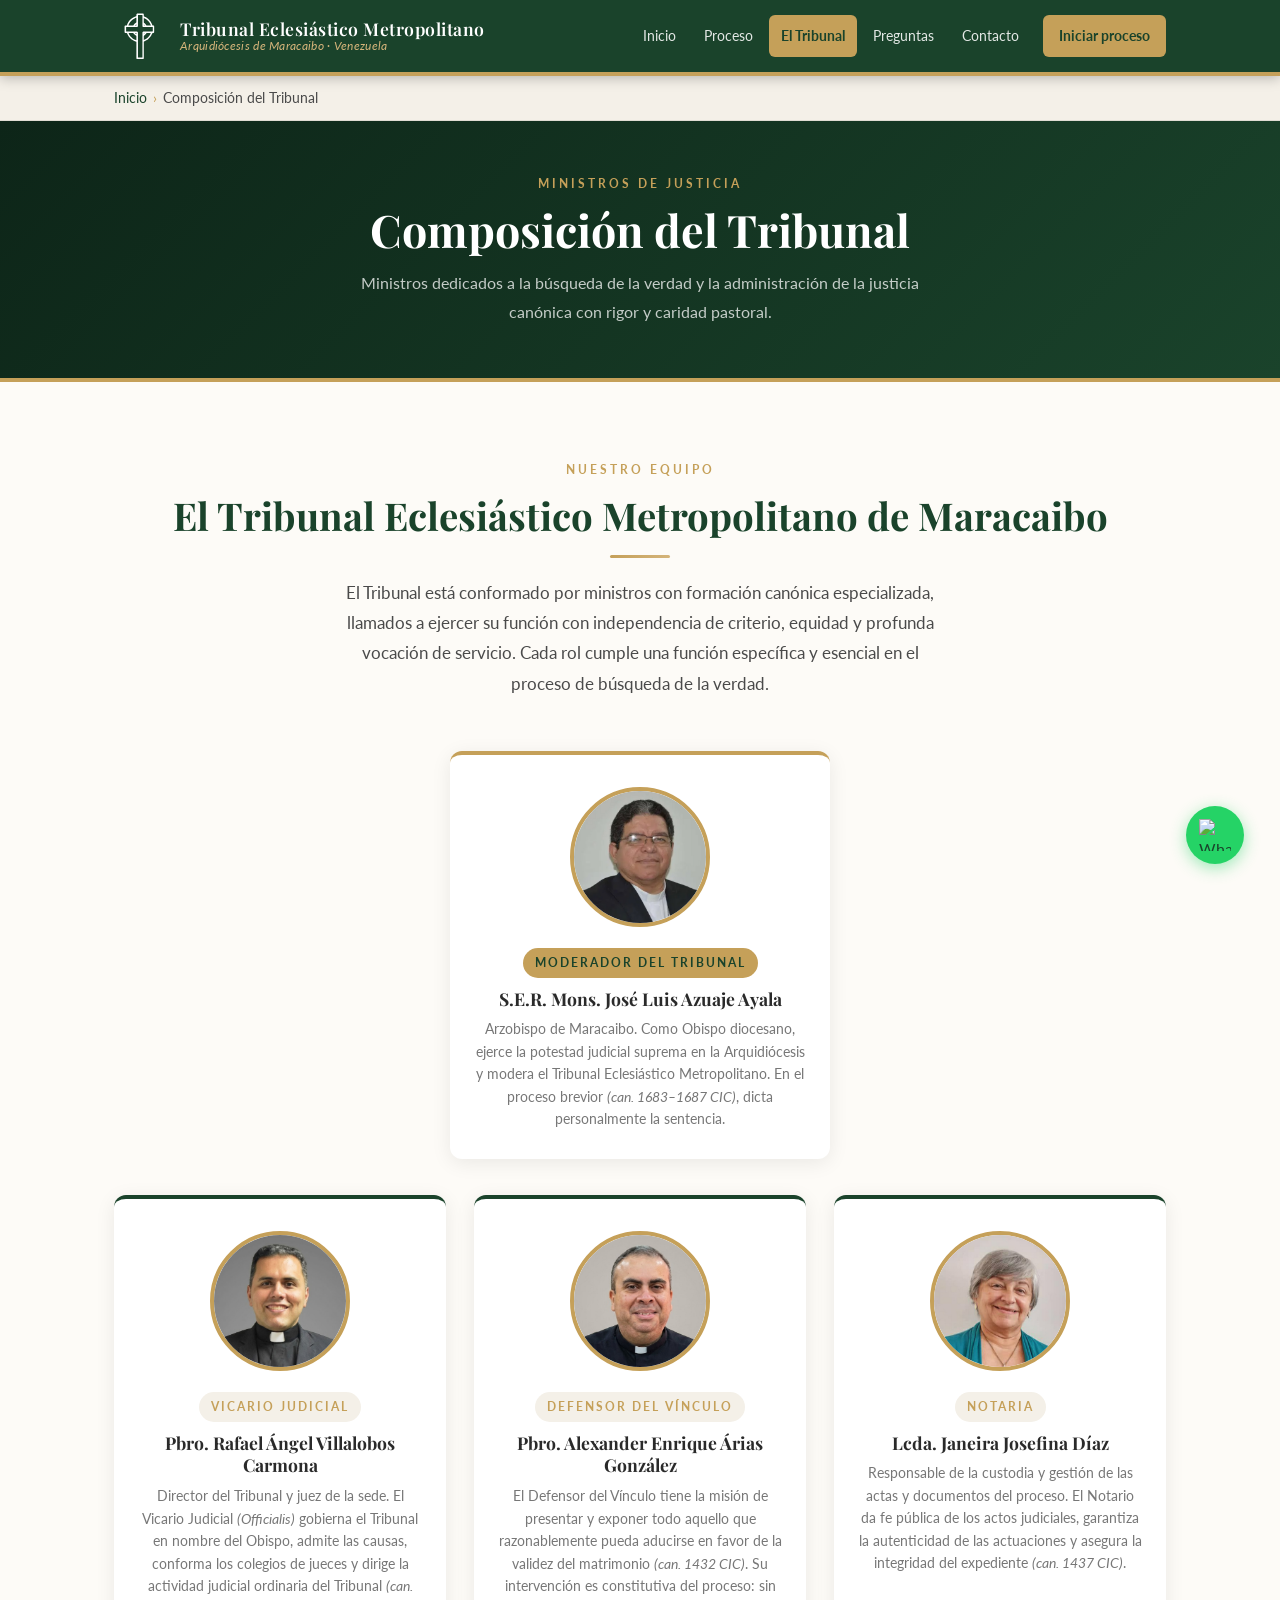
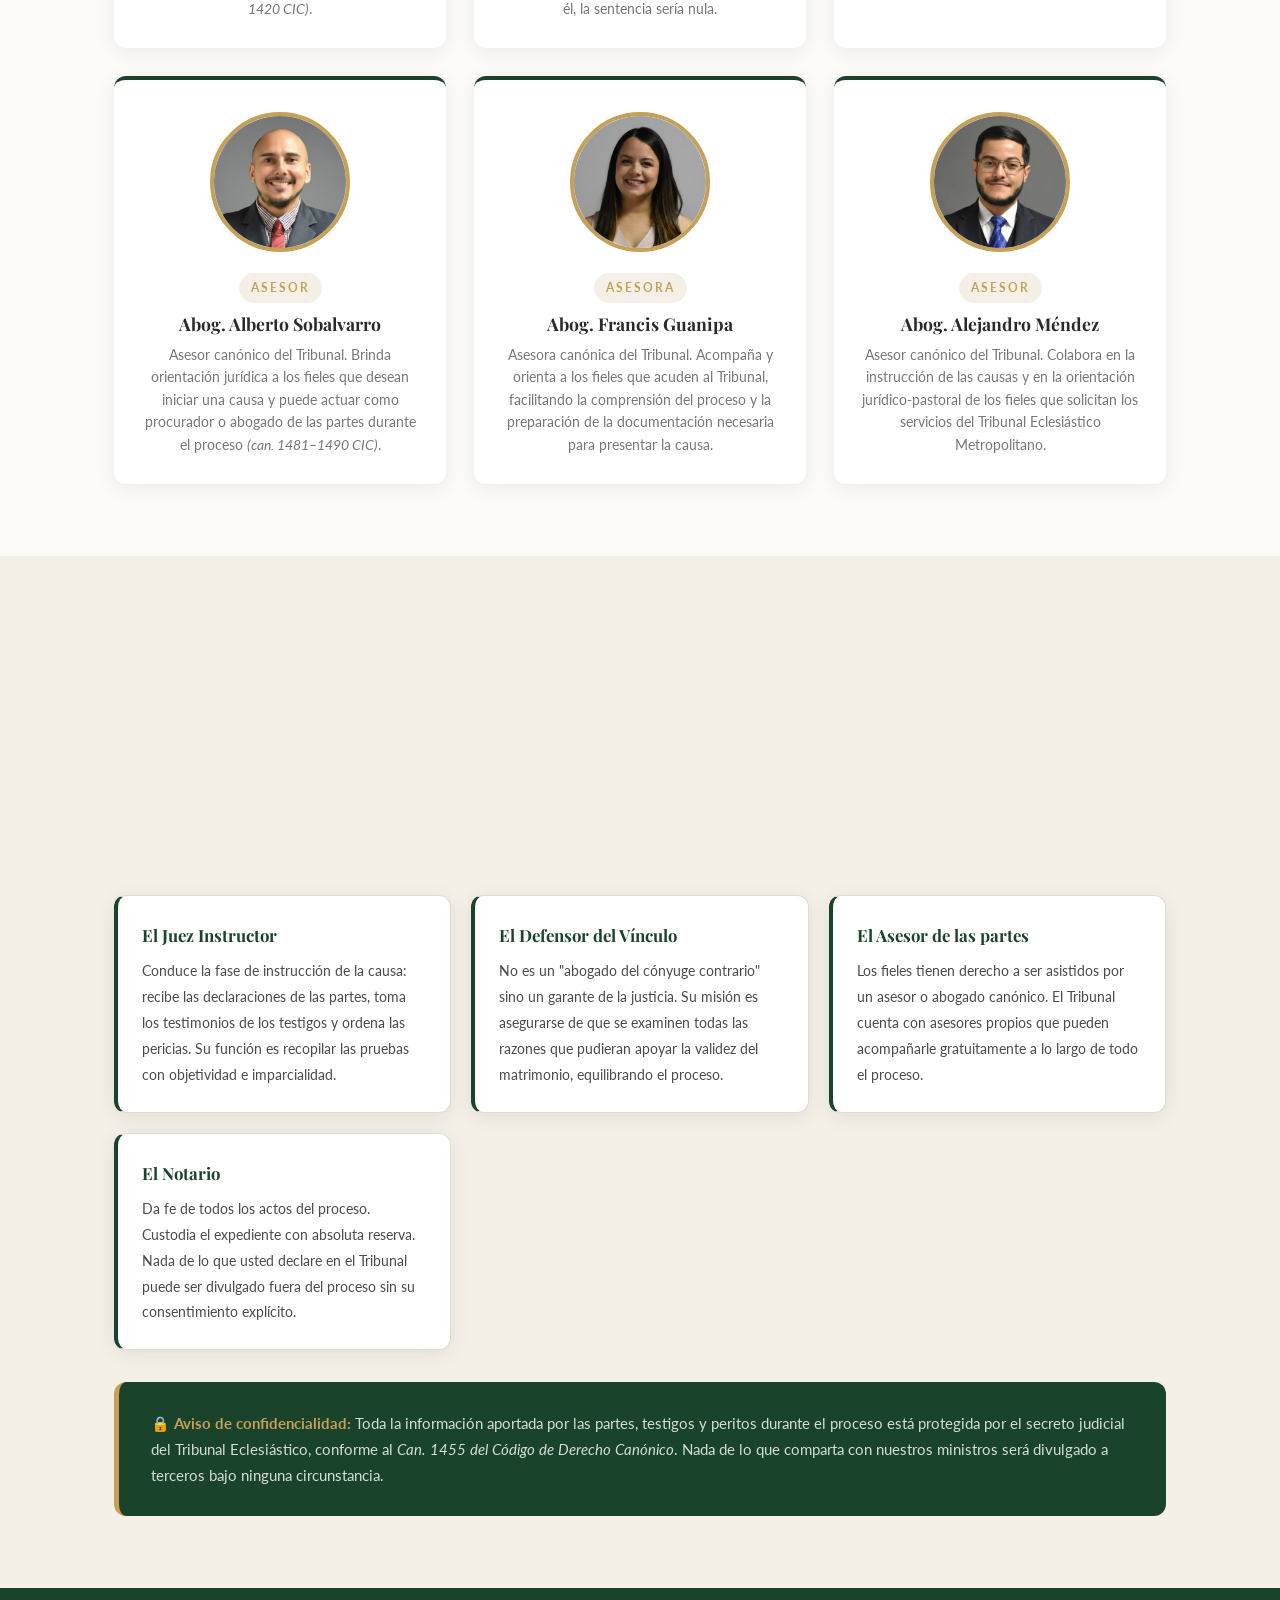
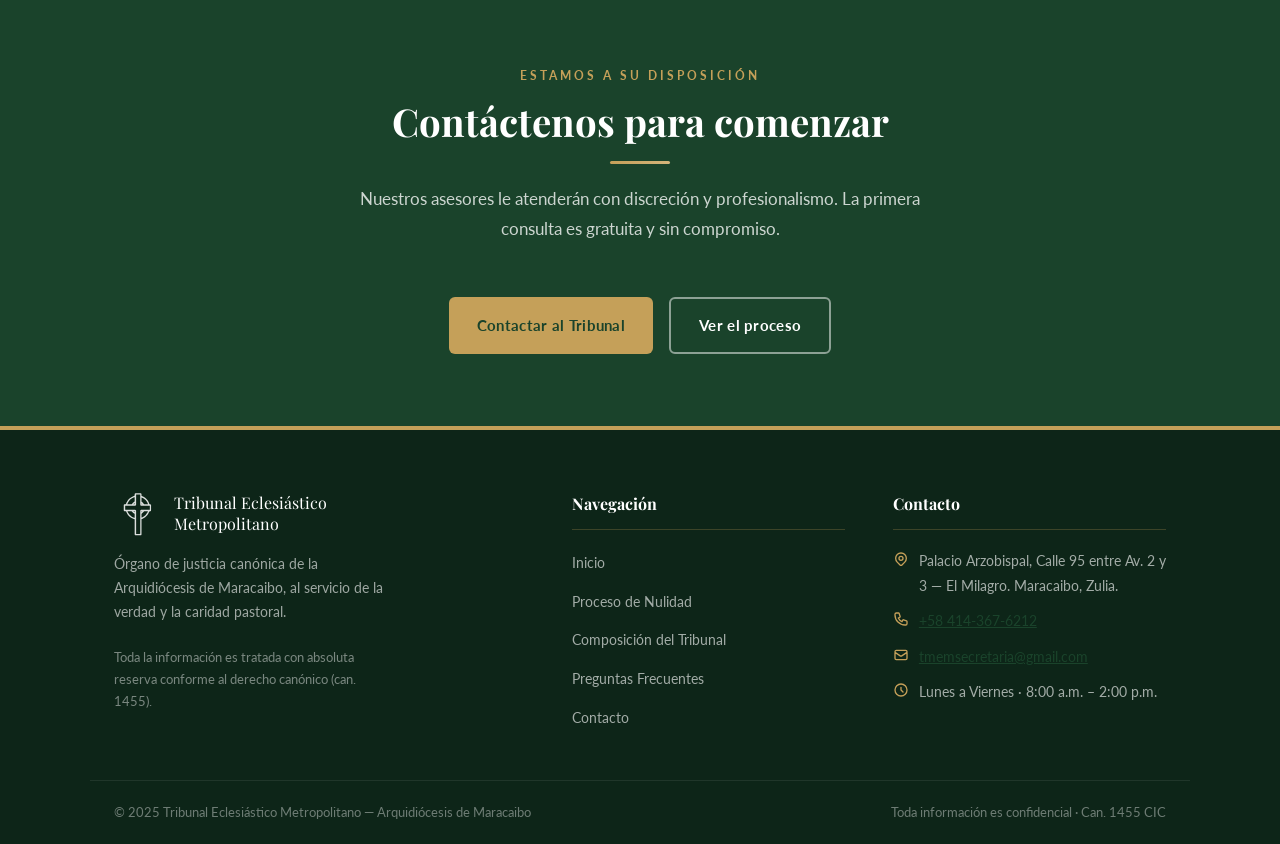
==== commit b4ad3e1d: "Add files via upload" ====
--- a/composicion.html
+++ b/composicion.html
@@ -253,7 +253,7 @@
             </div>
             <div class="footer-contacto-item">
                 <svg viewBox="0 0 24 24" stroke-width="2" aria-hidden="true"><path stroke-linecap="round" stroke-linejoin="round" d="M3 8l7.89 5.26a2 2 0 002.22 0L21 8M5 19h14a2 2 0 002-2V7a2 2 0 00-2-2H5a2 2 0 00-2 2v10a2 2 0 002 2z"/></svg>
-                <a href="mailto:tmesecretaria@gmail.com">tmesecretaria@gmail.com</a>
+                <a href="mailto:tmemsecretaria@gmail.com">tmemsecretaria@gmail.com</a>
             </div>
             <div class="footer-contacto-item">
                 <svg viewBox="0 0 24 24" stroke-width="2" aria-hidden="true"><path stroke-linecap="round" stroke-linejoin="round" d="M12 8v4l3 3m6-3a9 9 0 11-18 0 9 9 0 0118 0z"/></svg>
--- a/styles.css
+++ b/styles.css
@@ -1001,6 +1001,91 @@
     align-items: start;
 }
 
+/* Tarjetas de información (grid 2×2 en página de contacto) */
+.contacto-info-grid {
+    display: grid;
+    grid-template-columns: repeat(2, 1fr);
+    gap: 20px;
+    max-width: 860px;
+    margin: 0 auto 36px;
+}
+
+.contacto-info-card {
+    background: var(--blanco);
+    border: 1px solid var(--gris-borde);
+    border-radius: var(--radio-grande);
+    padding: 28px 26px;
+    box-shadow: var(--sombra);
+    display: flex;
+    gap: 18px;
+    align-items: flex-start;
+    min-height: 160px;
+    transition: box-shadow var(--transicion), transform var(--transicion);
+}
+
+.contacto-info-card:hover {
+    box-shadow: var(--sombra-hover);
+    transform: translateY(-2px);
+}
+
+.contacto-info-card .icono-caja {
+    width: 44px;
+    height: 44px;
+    background: var(--verde-oscuro);
+    border-radius: var(--radio);
+    display: flex;
+    align-items: center;
+    justify-content: center;
+    flex-shrink: 0;
+}
+
+.contacto-info-card .icono-caja svg {
+    width: 20px;
+    height: 20px;
+    stroke: var(--dorado);
+    fill: none;
+}
+
+.contacto-info-card .info-contenido {
+    flex: 1;
+    min-width: 0;
+}
+
+.contacto-info-card .info-etiqueta {
+    display: block;
+    color: var(--verde-oscuro);
+    font-size: 0.78rem;
+    letter-spacing: 1.5px;
+    text-transform: uppercase;
+    font-weight: 700;
+    margin-bottom: 10px;
+    line-height: 1.35;
+}
+
+.contacto-info-card .info-texto,
+.contacto-info-card .info-enlace {
+    color: var(--gris-texto);
+    font-size: 0.95rem;
+    line-height: 1.7;
+    margin: 0;
+    text-decoration: none;
+    word-break: break-word;
+}
+
+.contacto-info-card .info-enlace:hover {
+    color: var(--verde-oscuro);
+}
+
+@media (max-width: 640px) {
+    .contacto-info-grid {
+        grid-template-columns: 1fr;
+    }
+
+    .contacto-info-card {
+        min-height: 0;
+    }
+}
+
 .contacto-datos {
     display: flex;
     flex-direction: column;
@@ -1497,6 +1582,29 @@
     /* Header móvil */
     .btn-menu {
         display: flex;
+        flex-shrink: 0;
+    }
+
+    .logo-link {
+        flex-shrink: 1;
+        min-width: 0;
+        overflow: hidden;
+    }
+
+    .logo-texto {
+        min-width: 0;
+        overflow: hidden;
+    }
+
+    .logo-nombre {
+        white-space: nowrap;
+        overflow: hidden;
+        text-overflow: ellipsis;
+        max-width: 100%;
+    }
+
+    .logo-subtitulo {
+        display: none;
     }
 
     .nav-principal {
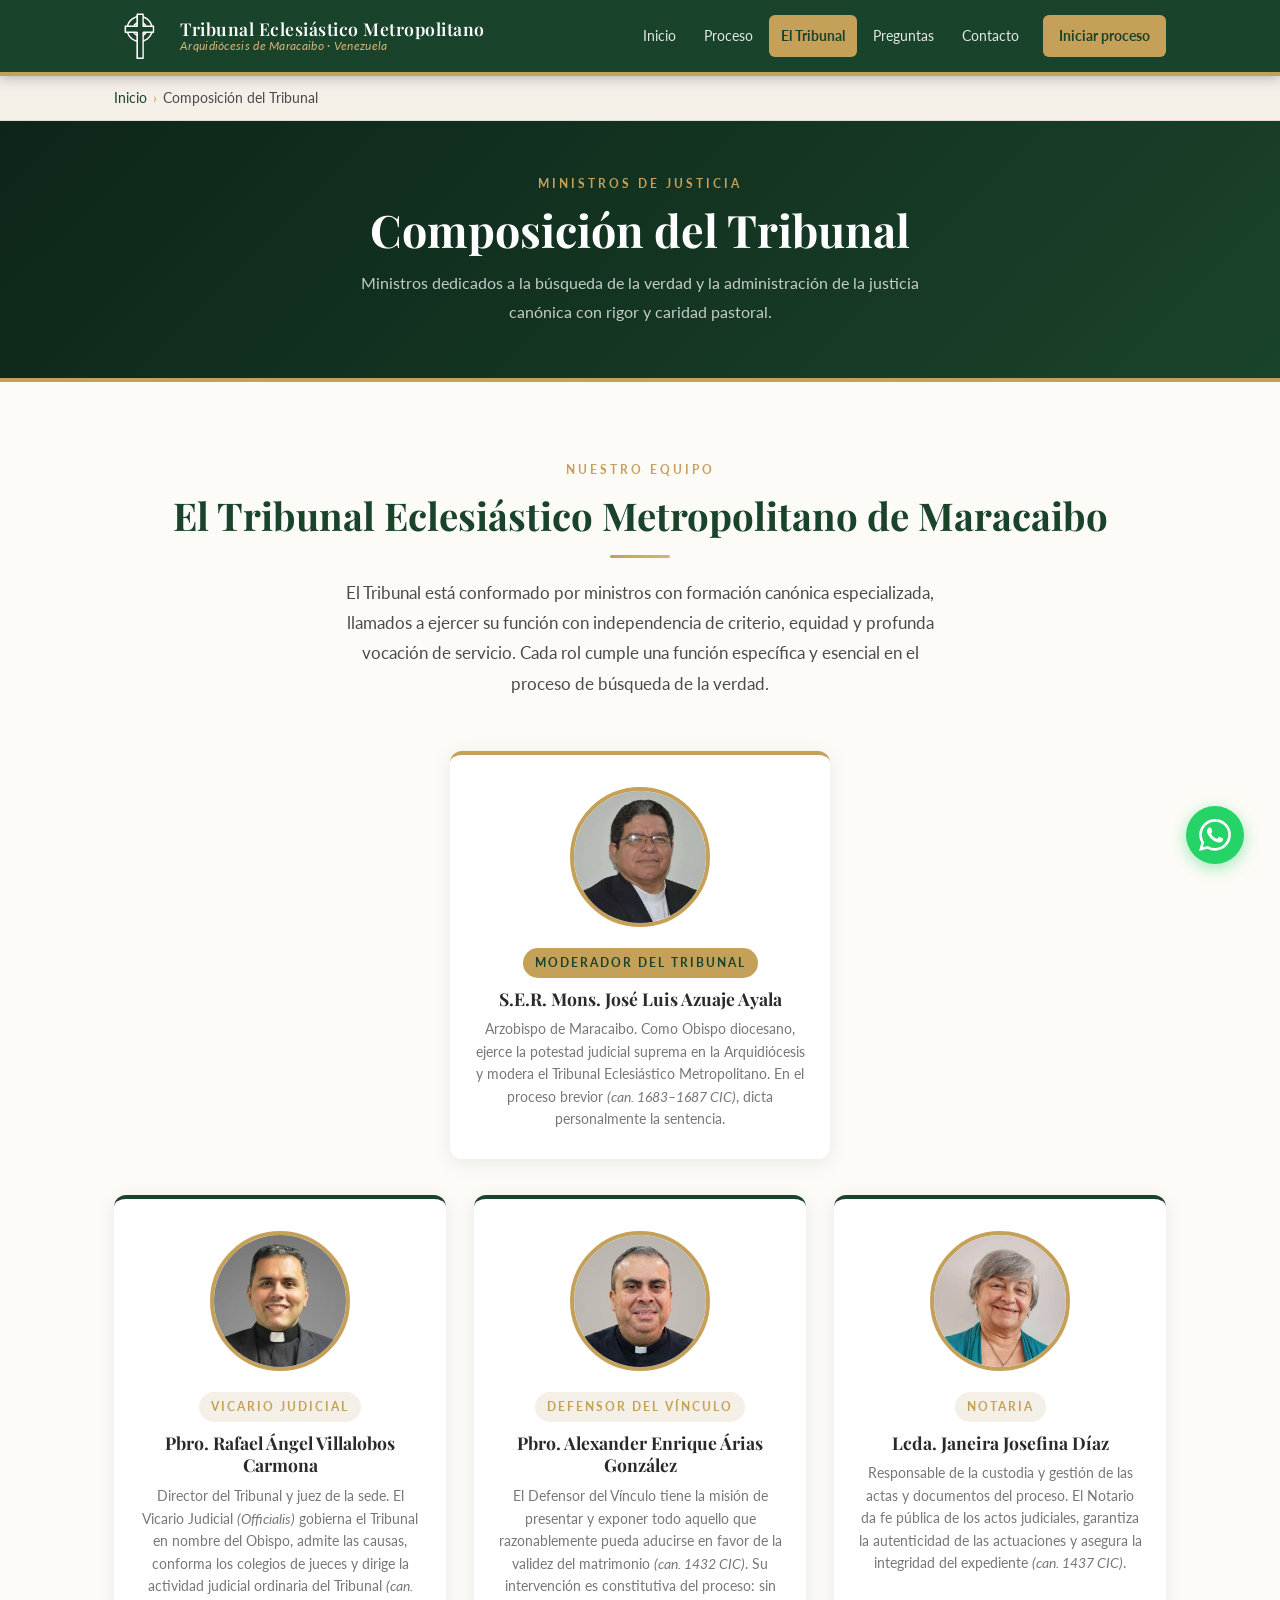
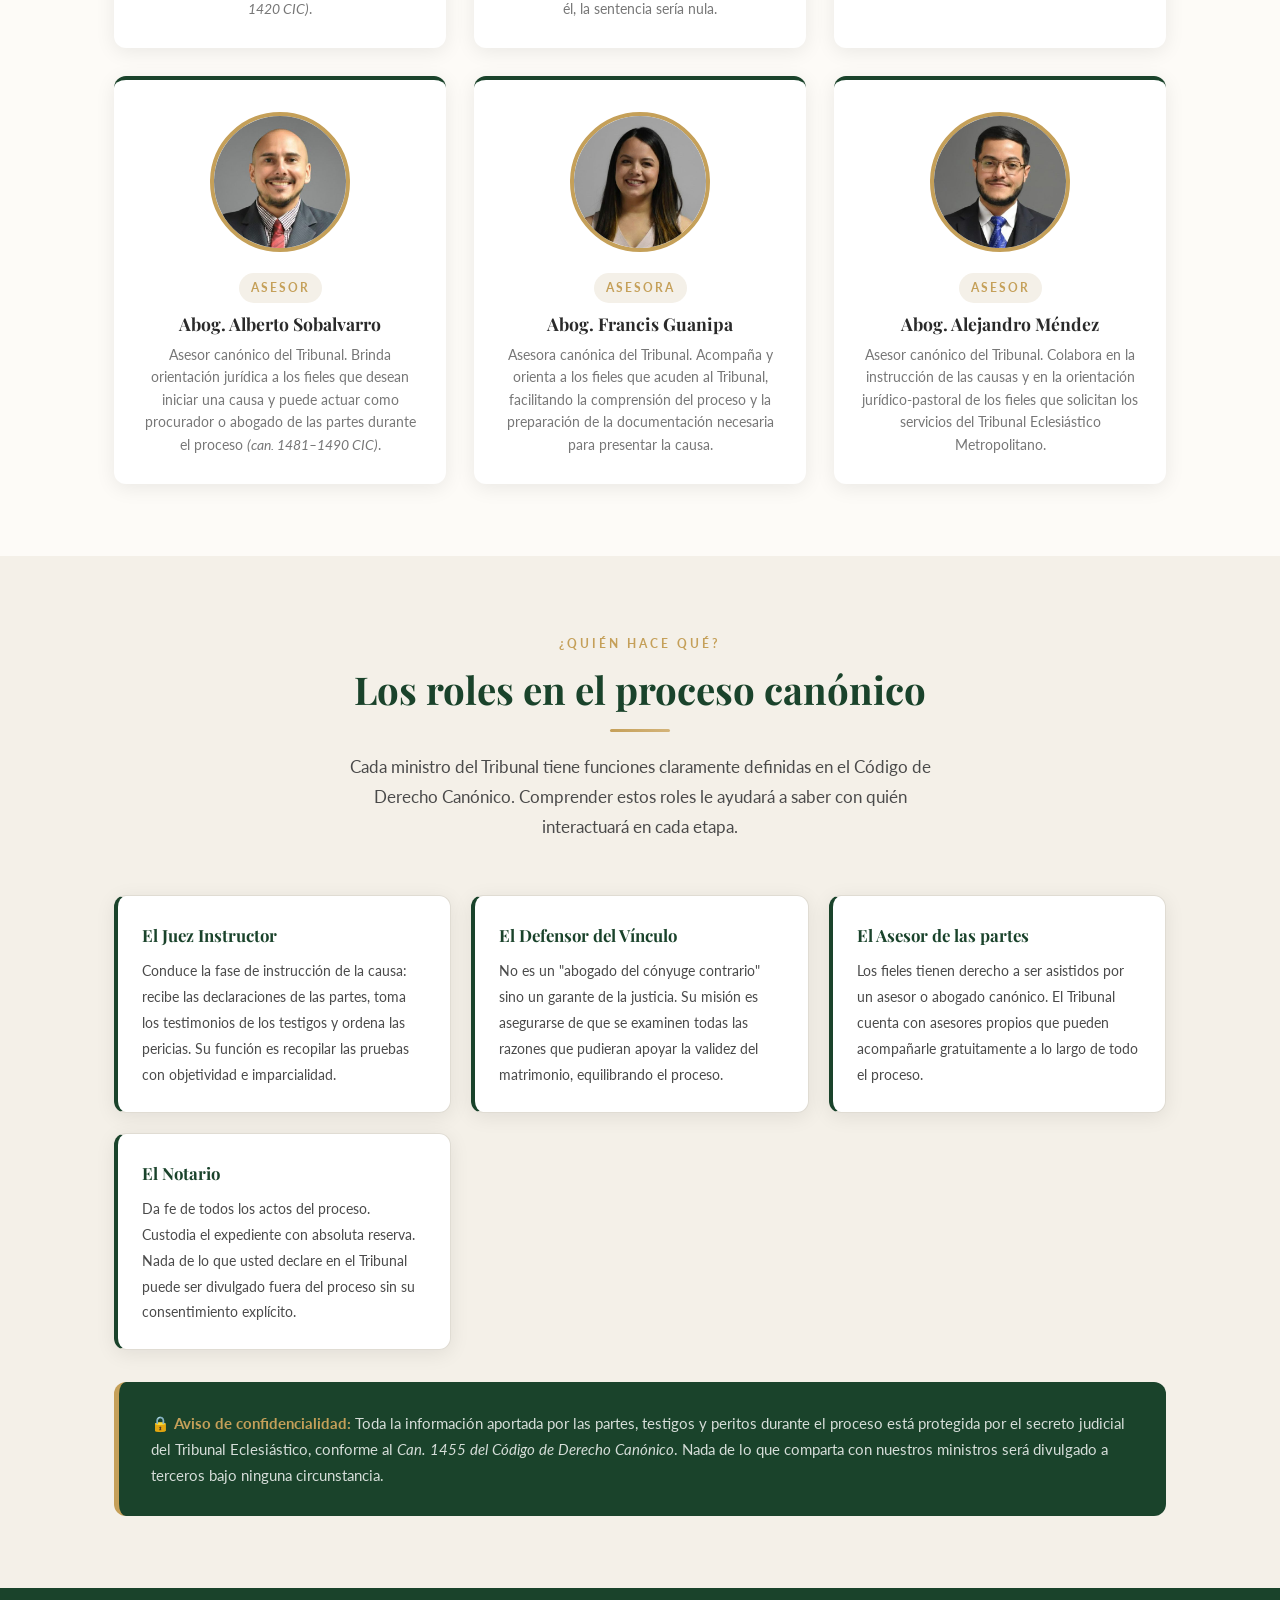
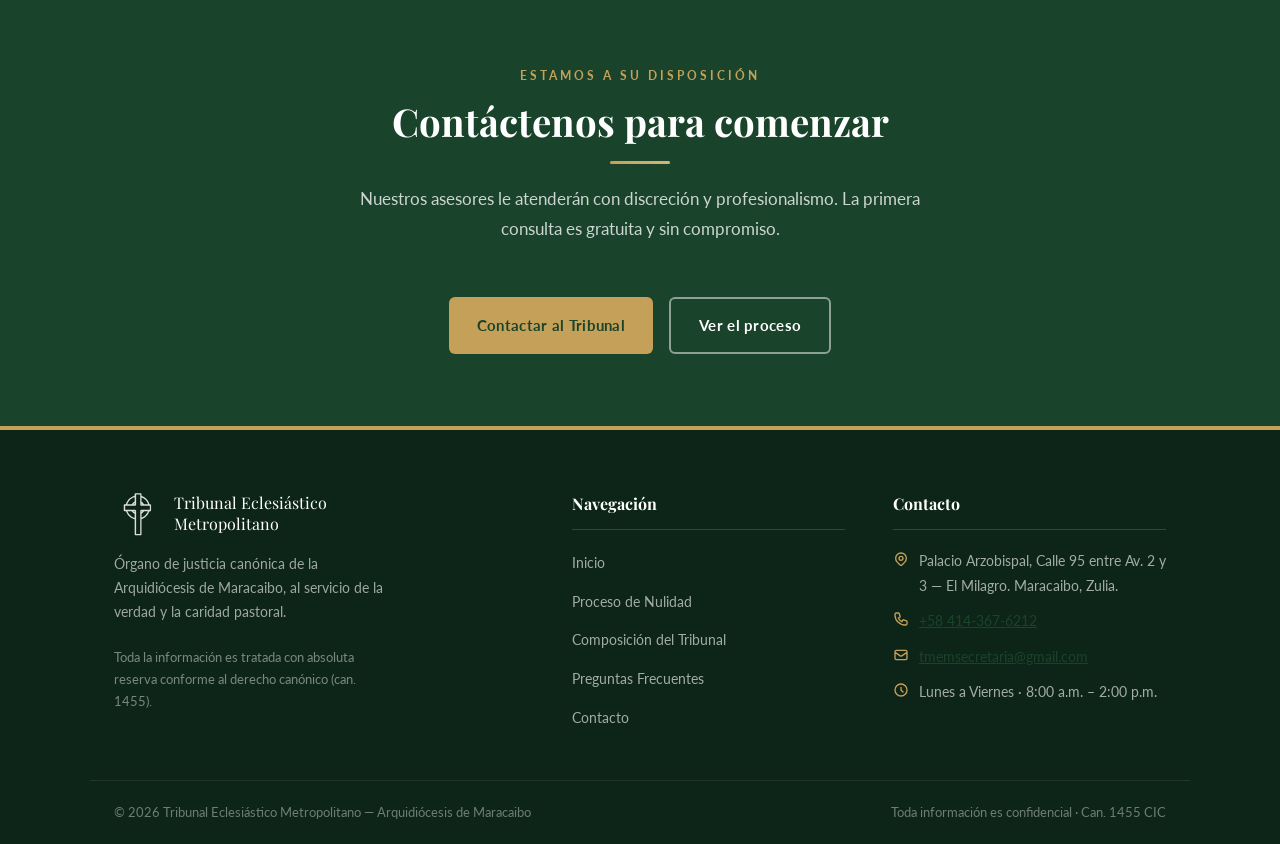
==== commit 96103baf: "Optimización integral del sitio: rendimiento, SEO y accesibilidad - Fotos del equipo comprimidas de " ====
--- a/composicion.html
+++ b/composicion.html
@@ -14,6 +14,12 @@
     <meta property="og:title" content="Composición del Tribunal Eclesiástico Metropolitano de Maracaibo">
     <meta property="og:description" content="Ministros dedicados a la búsqueda de la verdad y la justicia al servicio del Pueblo de Dios.">
     <meta property="og:type" content="website">
+    <meta property="og:url" content="https://tribunaleclesiasticomaracaibo.org/composicion.html">
+    <meta property="og:image" content="https://tribunaleclesiasticomaracaibo.org/og-image.jpg">
+    <link rel="canonical" href="https://tribunaleclesiasticomaracaibo.org/composicion.html">
+
+    <link rel="icon" type="image/svg+xml" href="logo-oficial.svg">
+    <meta name="theme-color" content="#1A432B">
 
     <link rel="stylesheet" href="styles.css">
 </head>
@@ -77,7 +83,7 @@
         <div class="equipo-grid" style="margin-bottom: 36px;">
             <article class="miembro-card destacado animar">
                 <div class="miembro-foto-wrap">
-                    <img src="monsenor.jpg" alt="S.E.R. Mons. José Luis Azuaje Ayala" class="miembro-foto" width="140" height="140">
+                    <img src="monsenor.jpg" alt="S.E.R. Mons. José Luis Azuaje Ayala" class="miembro-foto" width="140" height="140" loading="lazy">
                 </div>
                 <div class="miembro-info">
                     <span class="miembro-cargo">Moderador del Tribunal</span>
@@ -92,7 +98,7 @@
 
             <article class="miembro-card animar animar-delay-1">
                 <div class="miembro-foto-wrap">
-                    <img src="vicario.jpg" alt="Pbro. Rafael Ángel Villalobos Carmona" class="miembro-foto" width="140" height="140">
+                    <img src="vicario.jpg" alt="Pbro. Rafael Ángel Villalobos Carmona" class="miembro-foto" width="140" height="140" loading="lazy">
                 </div>
                 <div class="miembro-info">
                     <span class="miembro-cargo">Vicario Judicial</span>
@@ -103,7 +109,7 @@
 
             <article class="miembro-card animar animar-delay-2">
                 <div class="miembro-foto-wrap">
-                    <img src="defensor.jpg" alt="Pbro. Alexander Enrique Árias González" class="miembro-foto" width="140" height="140">
+                    <img src="defensor.jpg" alt="Pbro. Alexander Enrique Árias González" class="miembro-foto" width="140" height="140" loading="lazy">
                 </div>
                 <div class="miembro-info">
                     <span class="miembro-cargo">Defensor del Vínculo</span>
@@ -114,7 +120,7 @@
 
             <article class="miembro-card animar animar-delay-3">
                 <div class="miembro-foto-wrap">
-                    <img src="notaria.jpg" alt="Lcda. Janeira Josefina Díaz" class="miembro-foto" width="140" height="140">
+                    <img src="notaria.jpg" alt="Lcda. Janeira Josefina Díaz" class="miembro-foto" width="140" height="140" loading="lazy">
                 </div>
                 <div class="miembro-info">
                     <span class="miembro-cargo">Notaria</span>
@@ -125,7 +131,7 @@
 
             <article class="miembro-card animar animar-delay-1">
                 <div class="miembro-foto-wrap">
-                    <img src="asesor1.jpg" alt="Abog. Alberto Sobalvarro" class="miembro-foto" width="140" height="140">
+                    <img src="asesor1.jpg" alt="Abog. Alberto Sobalvarro" class="miembro-foto" width="140" height="140" loading="lazy">
                 </div>
                 <div class="miembro-info">
                     <span class="miembro-cargo">Asesor</span>
@@ -136,7 +142,7 @@
 
             <article class="miembro-card animar animar-delay-2">
                 <div class="miembro-foto-wrap">
-                    <img src="asesor2.jpg" alt="Abog. Francis Guanipa" class="miembro-foto" width="140" height="140">
+                    <img src="asesor2.jpg" alt="Abog. Francis Guanipa" class="miembro-foto" width="140" height="140" loading="lazy">
                 </div>
                 <div class="miembro-info">
                     <span class="miembro-cargo">Asesora</span>
@@ -147,7 +153,7 @@
 
             <article class="miembro-card animar animar-delay-3">
                 <div class="miembro-foto-wrap">
-                    <img src="asesor3.jpg" alt="Abog. Alejandro Méndez" class="miembro-foto" width="140" height="140">
+                    <img src="asesor3.jpg" alt="Abog. Alejandro Méndez" class="miembro-foto" width="140" height="140" loading="lazy">
                 </div>
                 <div class="miembro-info">
                     <span class="miembro-cargo">Asesor</span>
@@ -262,14 +268,14 @@
         </div>
     </div>
     <div class="footer-bottom">
-        <span>© 2025 Tribunal Eclesiástico Metropolitano — Arquidiócesis de Maracaibo</span>
+        <span>© <span data-anio>2026</span> Tribunal Eclesiástico Metropolitano — Arquidiócesis de Maracaibo</span>
         <span>Toda información es confidencial · Can. 1455 CIC</span>
     </div>
 </footer>
 
 <a href="https://wa.me/584143676212?text=Hola,%20deseo%20realizar%20una%20consulta%20al%20Tribunal%20Eclesiástico"
    class="whatsapp-float" target="_blank" rel="noopener" aria-label="Contactar por WhatsApp">
-    <img src="https://upload.wikimedia.org/wikipedia/commons/6/6b/WhatsApp.svg" alt="WhatsApp" width="32" height="32">
+    <svg viewBox="0 0 24 24" fill="#FFFFFF" width="32" height="32" aria-hidden="true"><path d="M17.472 14.382c-.297-.149-1.758-.867-2.03-.967-.273-.099-.471-.148-.67.15-.197.297-.767.966-.94 1.164-.173.199-.347.223-.644.075-.297-.15-1.255-.463-2.39-1.475-.883-.788-1.48-1.761-1.653-2.059-.173-.297-.018-.458.13-.606.134-.133.298-.347.446-.52.149-.174.198-.298.298-.497.099-.198.05-.371-.025-.52-.075-.149-.669-1.612-.916-2.207-.242-.579-.487-.5-.669-.51-.173-.008-.371-.01-.57-.01-.198 0-.52.074-.792.372-.272.297-1.04 1.016-1.04 2.479 0 1.462 1.065 2.875 1.213 3.074.149.198 2.096 3.2 5.077 4.487.709.306 1.262.489 1.694.625.712.227 1.36.195 1.871.118.571-.085 1.758-.719 2.006-1.413.248-.694.248-1.289.173-1.413-.074-.124-.272-.198-.57-.347m-5.421 7.403h-.004a9.87 9.87 0 01-5.031-1.378l-.361-.214-3.741.982.998-3.648-.235-.374a9.86 9.86 0 01-1.51-5.26c.001-5.45 4.436-9.884 9.888-9.884 2.64 0 5.122 1.03 6.988 2.898a9.825 9.825 0 012.893 6.994c-.003 5.45-4.437 9.884-9.885 9.884m8.413-18.297A11.815 11.815 0 0012.05 0C5.495 0 .16 5.335.157 11.892c0 2.096.547 4.142 1.588 5.945L.057 24l6.305-1.654a11.882 11.882 0 005.683 1.448h.005c6.554 0 11.89-5.335 11.893-11.893a11.821 11.821 0 00-3.48-8.413z"/></svg>
 </a>
 
 <script src="main.js"></script>
--- a/styles.css
+++ b/styles.css
@@ -1489,7 +1489,8 @@
     box-shadow: 0 6px 24px rgba(37,211,102,0.55);
 }
 
-.whatsapp-float img {
+.whatsapp-float img,
+.whatsapp-float svg {
     width: 32px;
     height: 32px;
 }
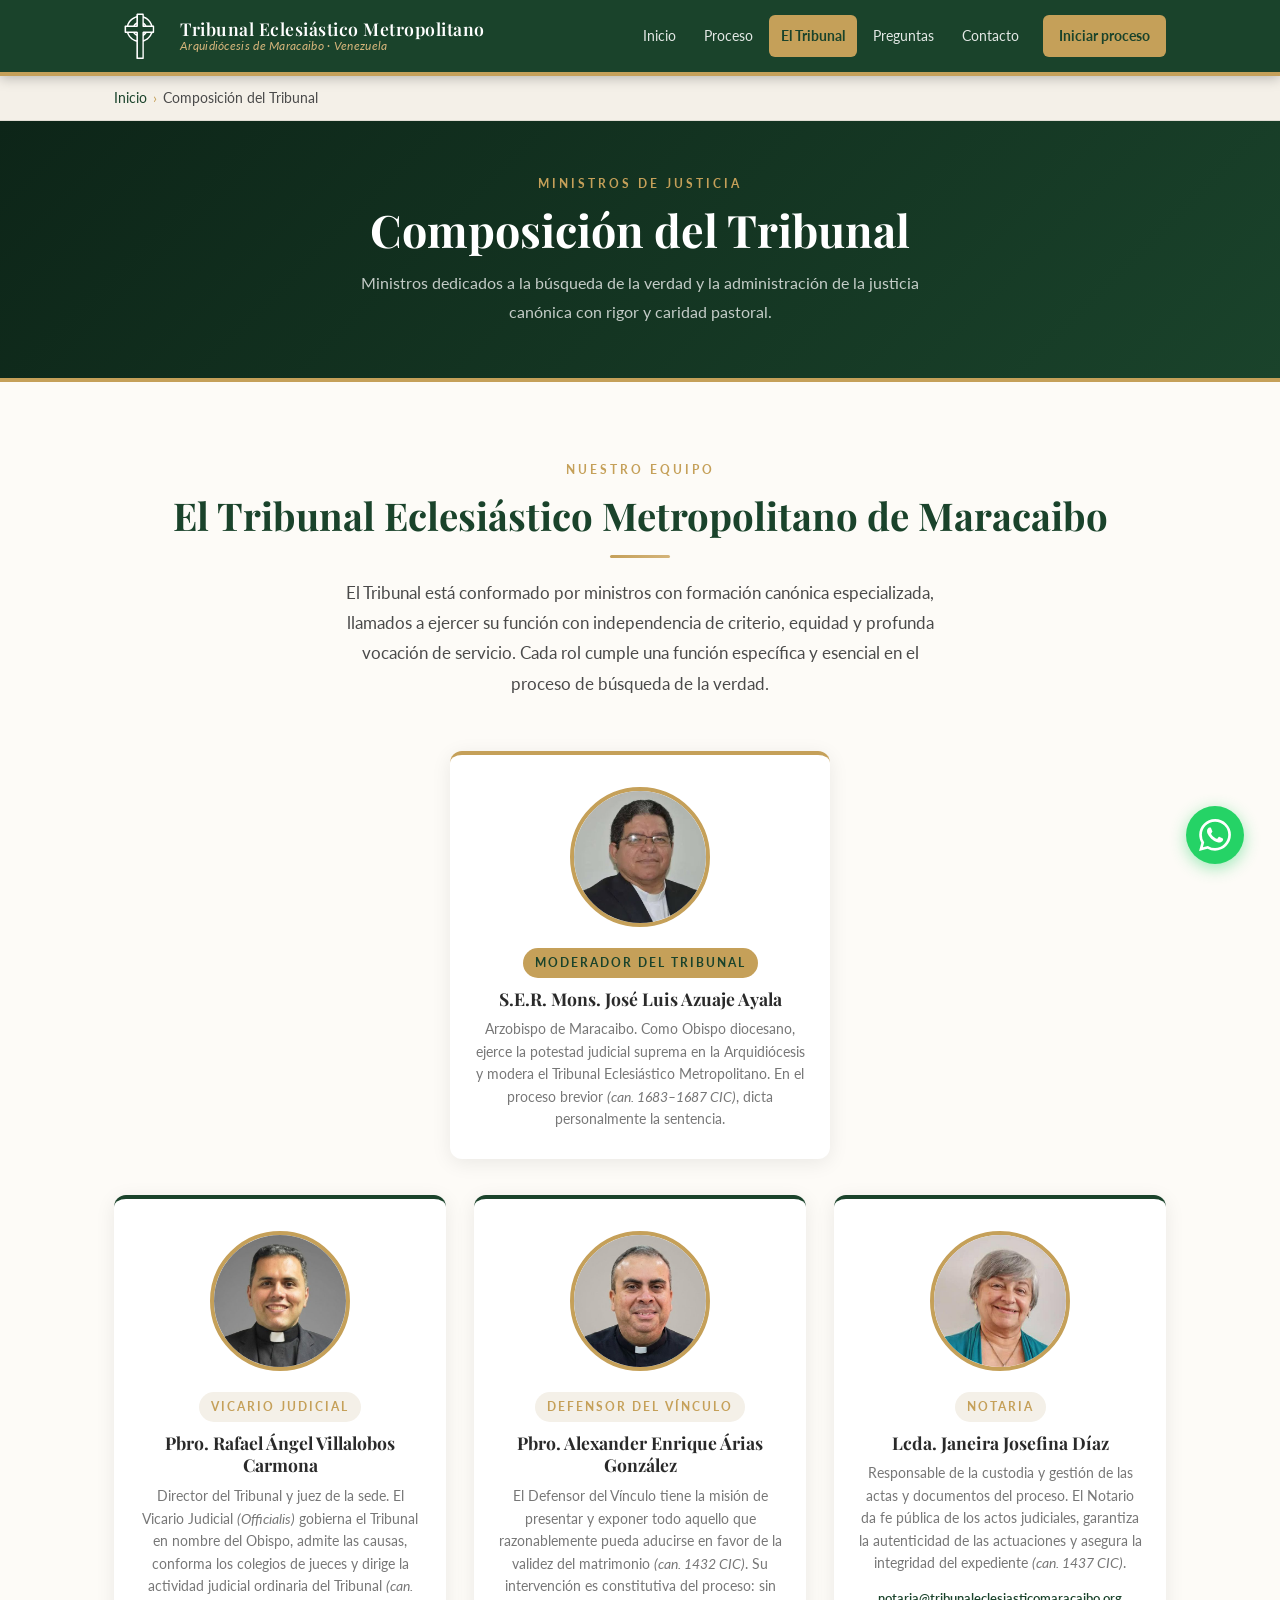
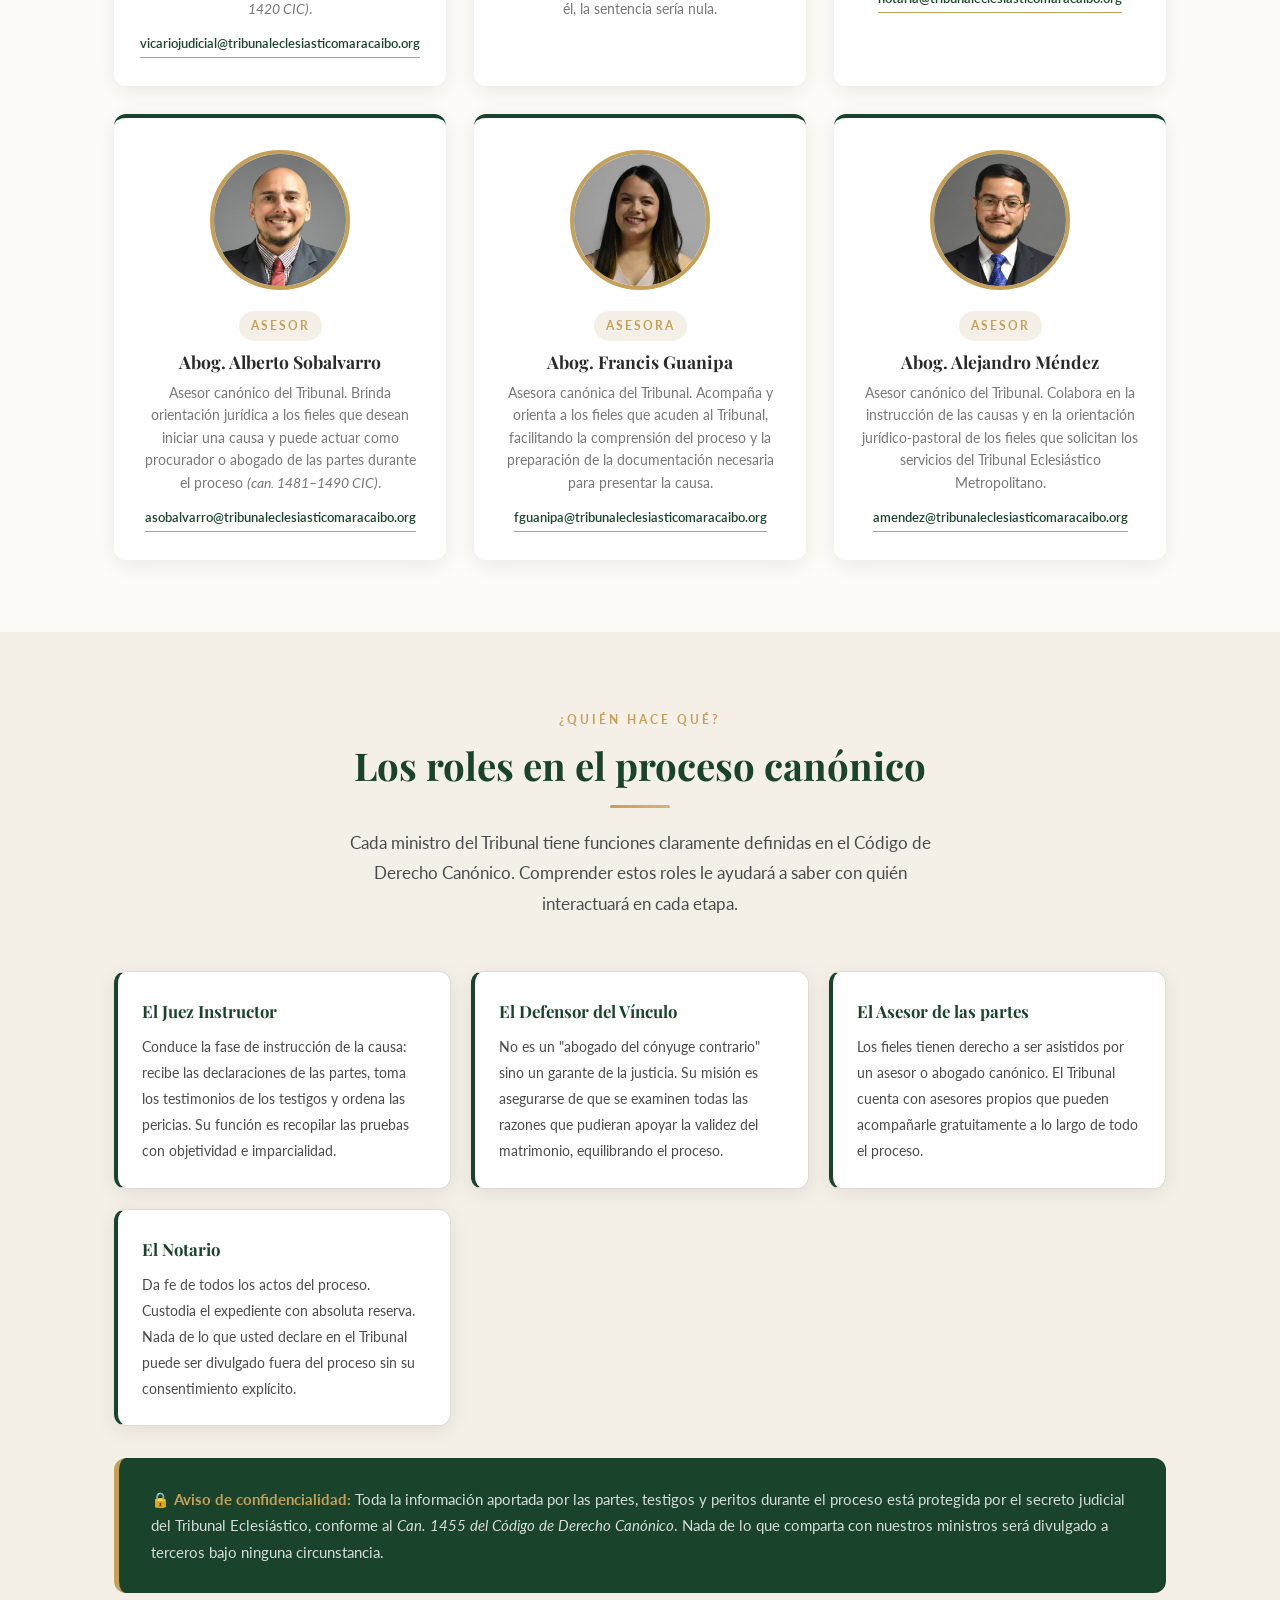
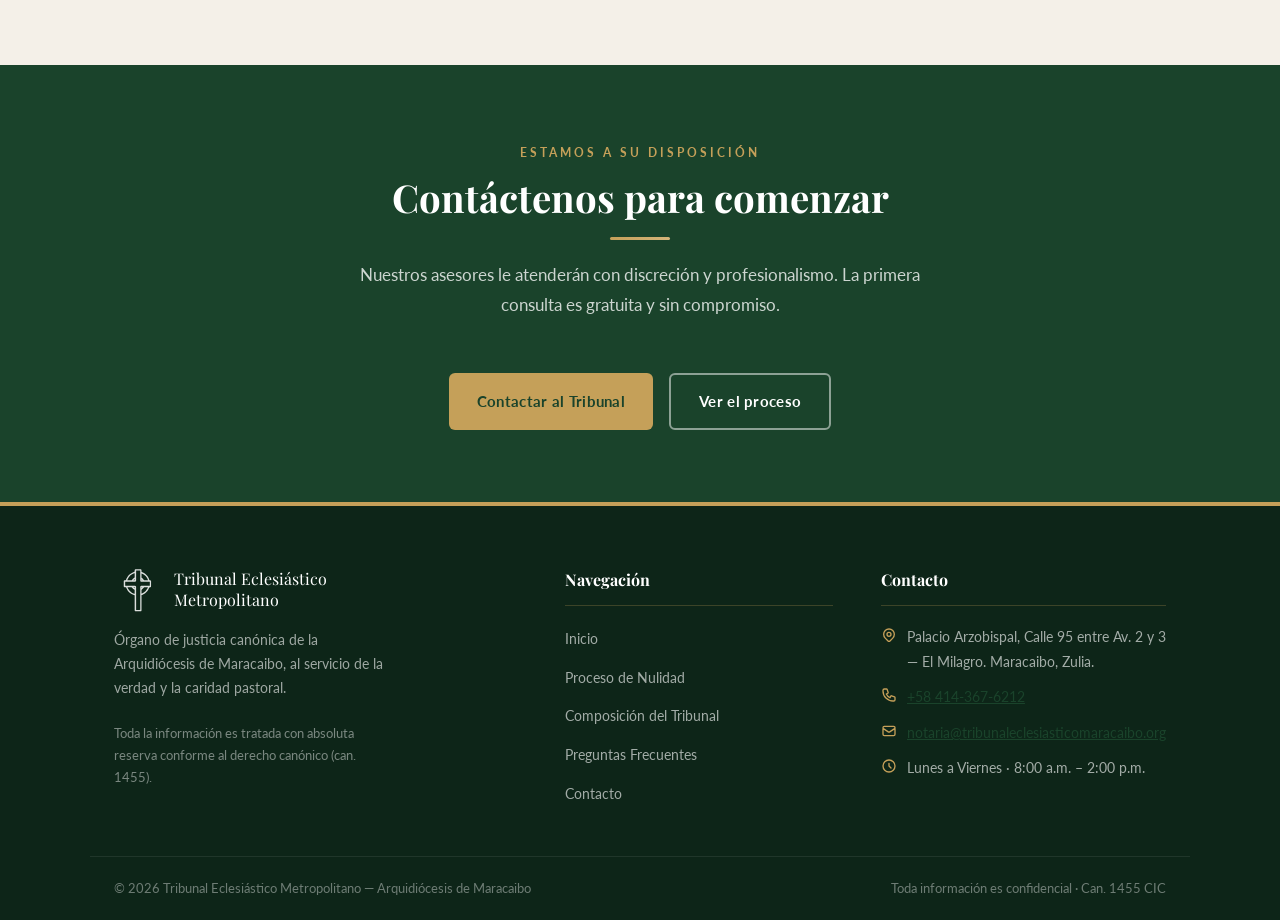
==== commit a974b7c9: "Correo institucional Zoho en toda la web - Reemplaza tmemsecretaria@gmail.com por notaria@tribunalec" ====
--- a/composicion.html
+++ b/composicion.html
@@ -104,6 +104,7 @@
                     <span class="miembro-cargo">Vicario Judicial</span>
                     <h3>Pbro. Rafael Ángel Villalobos Carmona</h3>
                     <p>Director del Tribunal y juez de la sede. El Vicario Judicial <em>(Officialis)</em> gobierna el Tribunal en nombre del Obispo, admite las causas, conforma los colegios de jueces y dirige la actividad judicial ordinaria del Tribunal <em>(can. 1420 CIC)</em>.</p>
+                    <a href="mailto:vicariojudicial@tribunaleclesiasticomaracaibo.org" class="miembro-correo">vicariojudicial@tribunaleclesiasticomaracaibo.org</a>
                 </div>
             </article>
 
@@ -126,6 +127,7 @@
                     <span class="miembro-cargo">Notaria</span>
                     <h3>Lcda. Janeira Josefina Díaz</h3>
                     <p>Responsable de la custodia y gestión de las actas y documentos del proceso. El Notario da fe pública de los actos judiciales, garantiza la autenticidad de las actuaciones y asegura la integridad del expediente <em>(can. 1437 CIC)</em>.</p>
+                    <a href="mailto:notaria@tribunaleclesiasticomaracaibo.org" class="miembro-correo">notaria@tribunaleclesiasticomaracaibo.org</a>
                 </div>
             </article>
 
@@ -137,6 +139,7 @@
                     <span class="miembro-cargo">Asesor</span>
                     <h3>Abog. Alberto Sobalvarro</h3>
                     <p>Asesor canónico del Tribunal. Brinda orientación jurídica a los fieles que desean iniciar una causa y puede actuar como procurador o abogado de las partes durante el proceso <em>(can. 1481–1490 CIC)</em>.</p>
+                    <a href="mailto:asobalvarro@tribunaleclesiasticomaracaibo.org" class="miembro-correo">asobalvarro@tribunaleclesiasticomaracaibo.org</a>
                 </div>
             </article>
 
@@ -148,6 +151,7 @@
                     <span class="miembro-cargo">Asesora</span>
                     <h3>Abog. Francis Guanipa</h3>
                     <p>Asesora canónica del Tribunal. Acompaña y orienta a los fieles que acuden al Tribunal, facilitando la comprensión del proceso y la preparación de la documentación necesaria para presentar la causa.</p>
+                    <a href="mailto:fguanipa@tribunaleclesiasticomaracaibo.org" class="miembro-correo">fguanipa@tribunaleclesiasticomaracaibo.org</a>
                 </div>
             </article>
 
@@ -159,6 +163,7 @@
                     <span class="miembro-cargo">Asesor</span>
                     <h3>Abog. Alejandro Méndez</h3>
                     <p>Asesor canónico del Tribunal. Colabora en la instrucción de las causas y en la orientación jurídico-pastoral de los fieles que solicitan los servicios del Tribunal Eclesiástico Metropolitano.</p>
+                    <a href="mailto:amendez@tribunaleclesiasticomaracaibo.org" class="miembro-correo">amendez@tribunaleclesiasticomaracaibo.org</a>
                 </div>
             </article>
 
@@ -259,7 +264,7 @@
             </div>
             <div class="footer-contacto-item">
                 <svg viewBox="0 0 24 24" stroke-width="2" aria-hidden="true"><path stroke-linecap="round" stroke-linejoin="round" d="M3 8l7.89 5.26a2 2 0 002.22 0L21 8M5 19h14a2 2 0 002-2V7a2 2 0 00-2-2H5a2 2 0 00-2 2v10a2 2 0 002 2z"/></svg>
-                <a href="mailto:tmemsecretaria@gmail.com">tmemsecretaria@gmail.com</a>
+                <a href="mailto:notaria@tribunaleclesiasticomaracaibo.org">notaria@tribunaleclesiasticomaracaibo.org</a>
             </div>
             <div class="footer-contacto-item">
                 <svg viewBox="0 0 24 24" stroke-width="2" aria-hidden="true"><path stroke-linecap="round" stroke-linejoin="round" d="M12 8v4l3 3m6-3a9 9 0 11-18 0 9 9 0 0118 0z"/></svg>
--- a/styles.css
+++ b/styles.css
@@ -862,6 +862,23 @@
     line-height: 1.6;
 }
 
+.miembro-correo {
+    display: inline-block;
+    margin-top: 12px;
+    font-size: 0.8rem;
+    font-weight: 600;
+    color: var(--verde-oscuro);
+    text-decoration: none;
+    word-break: break-all;
+    border-bottom: 1px solid var(--dorado);
+    padding-bottom: 2px;
+    transition: color 0.2s;
+}
+
+.miembro-correo:hover {
+    color: var(--dorado);
+}
+
 /* Card destacada para el Arzobispo */
 .miembro-card.destacado {
     border-top-color: var(--dorado);
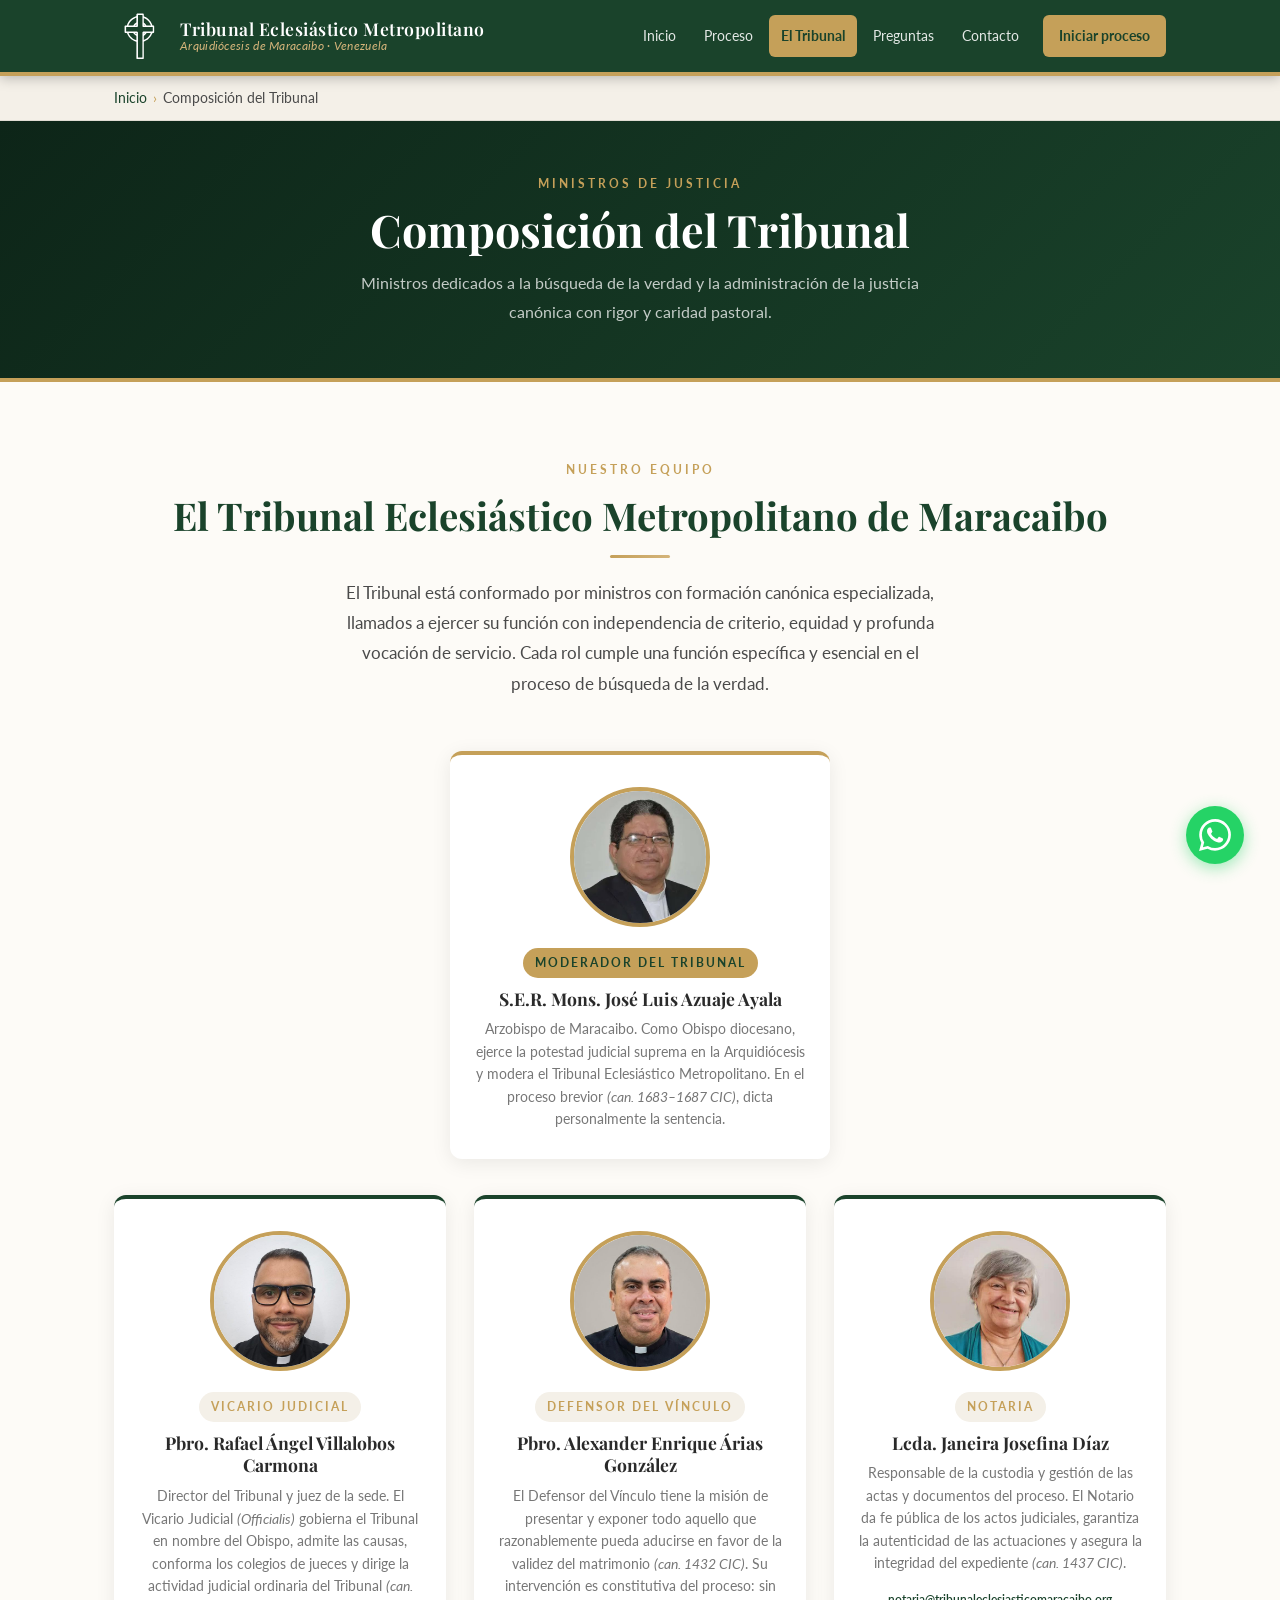
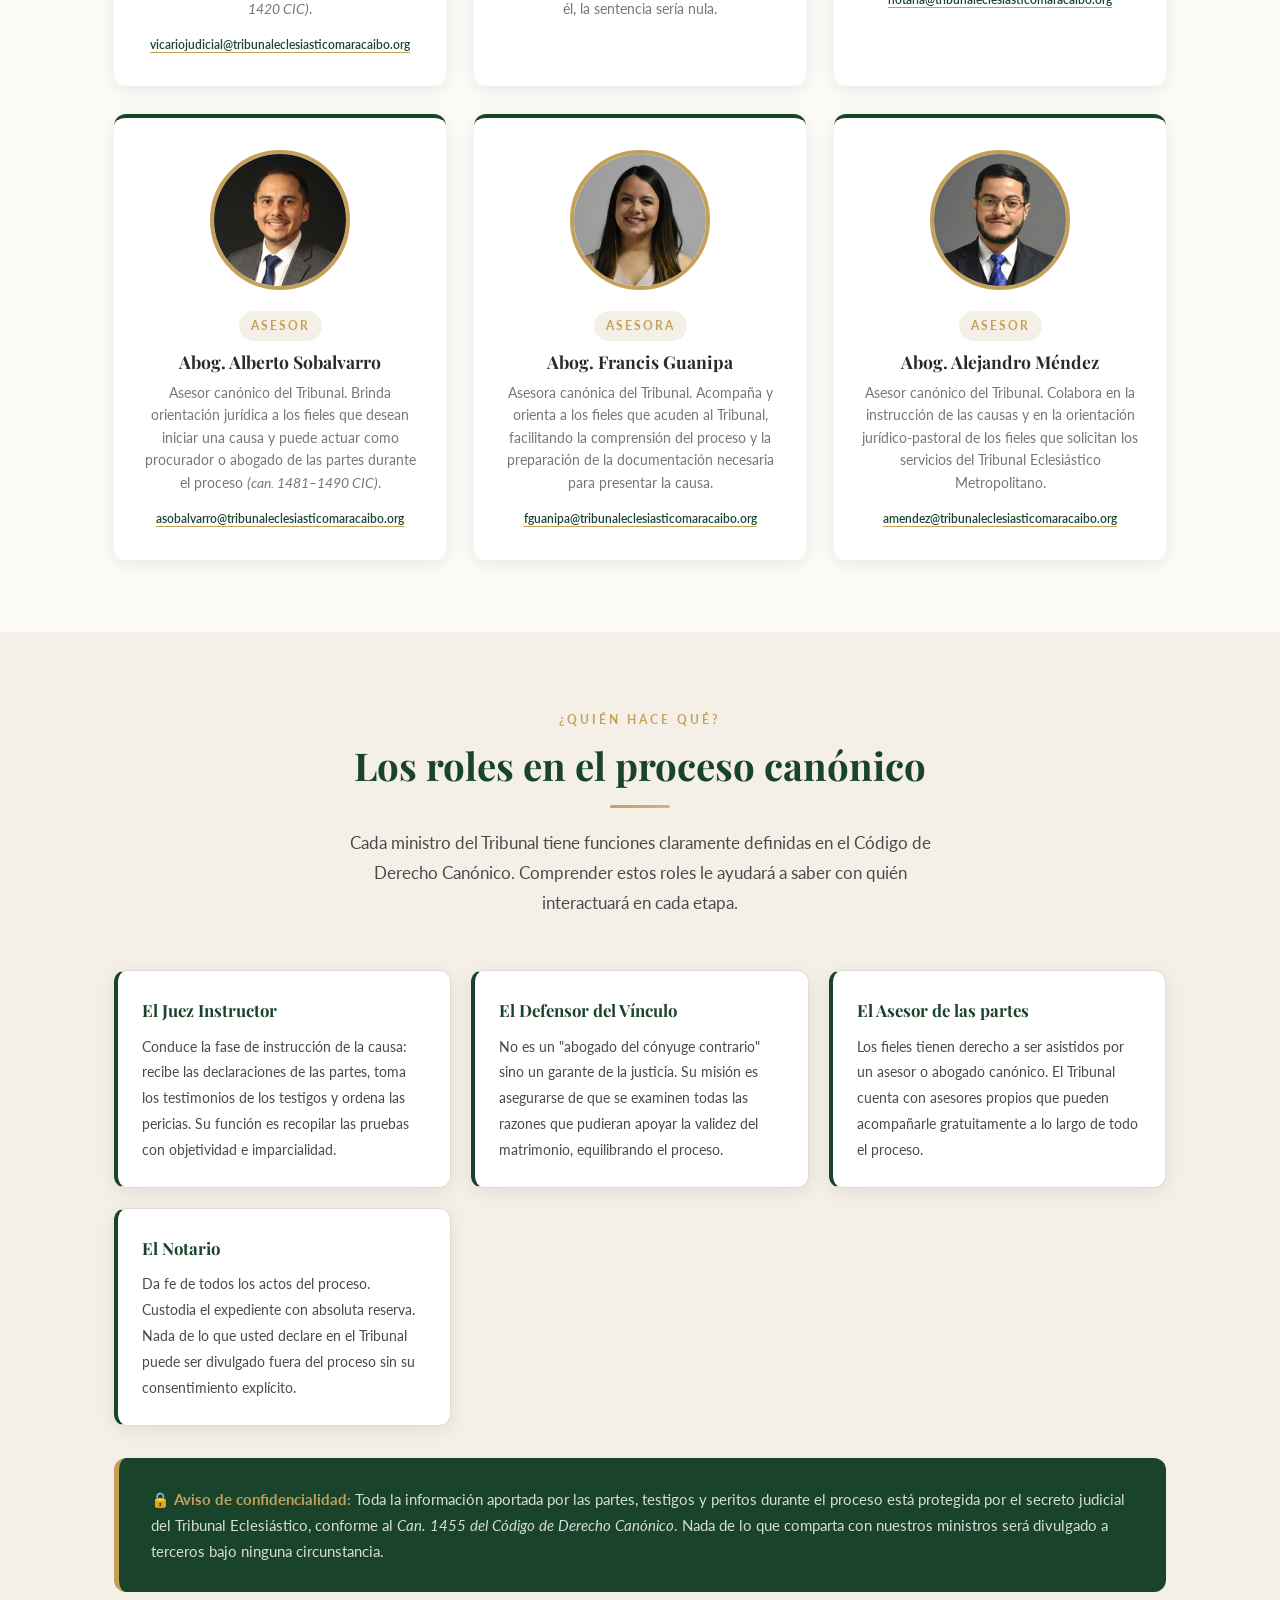
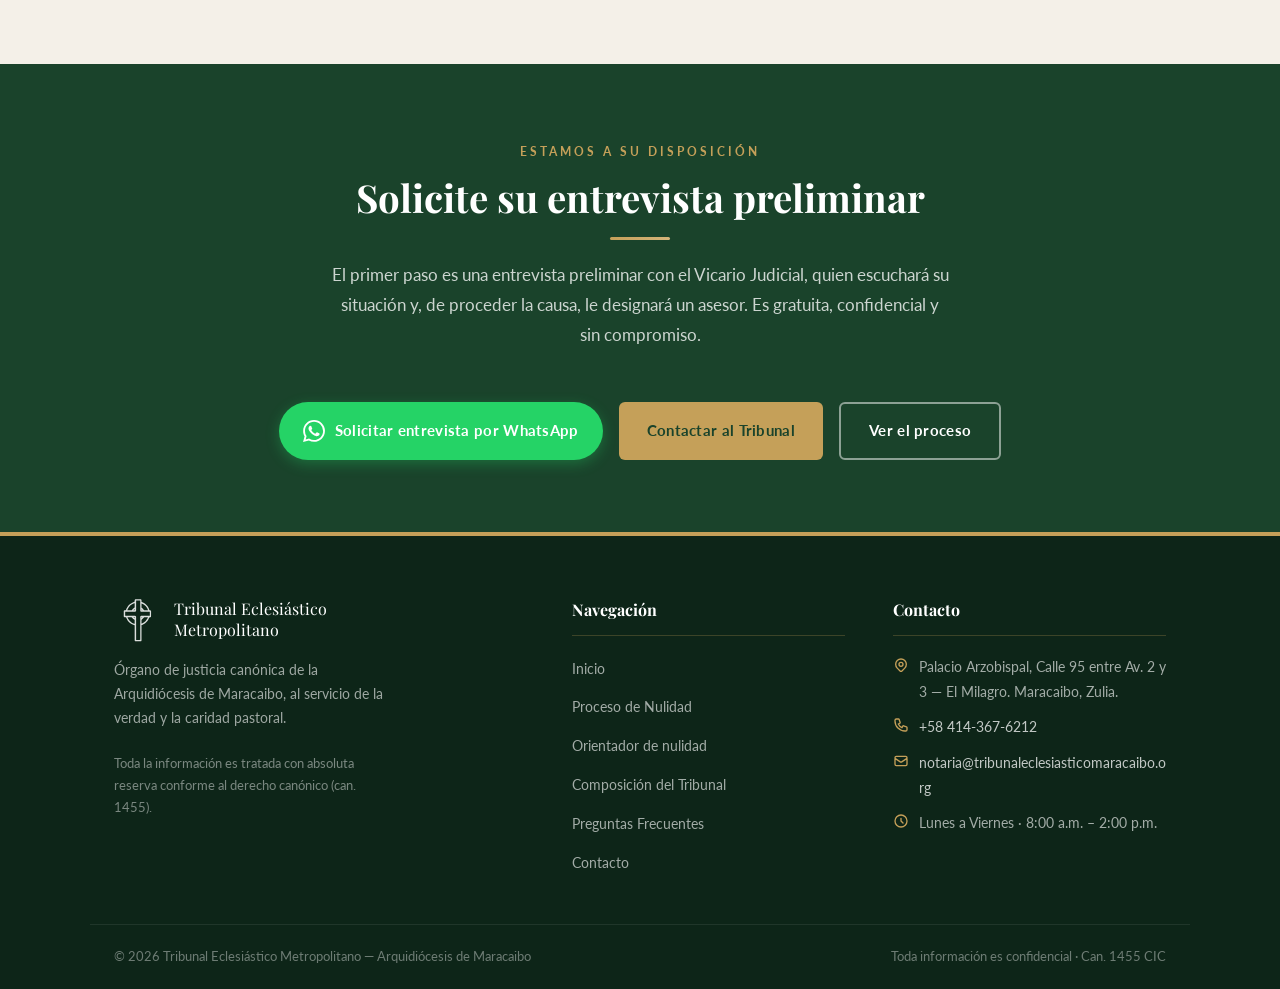
==== commit dc609d09: "Mejora integral: orientador interactivo, formulario real y optimizaciones - Nueva pagina orientador." ====
--- a/composicion.html
+++ b/composicion.html
@@ -19,7 +19,25 @@
     <link rel="canonical" href="https://tribunaleclesiasticomaracaibo.org/composicion.html">
 
     <link rel="icon" type="image/svg+xml" href="logo-oficial.svg">
+    <link rel="apple-touch-icon" href="apple-touch-icon.png">
     <meta name="theme-color" content="#1A432B">
+
+    <!-- Fuentes -->
+    <link rel="preconnect" href="https://fonts.googleapis.com">
+    <link rel="preconnect" href="https://fonts.gstatic.com" crossorigin>
+    <link href="https://fonts.googleapis.com/css2?family=Playfair+Display:ital,wght@0,400;0,600;0,700;1,400&family=Lato:wght@300;400;700&display=swap" rel="stylesheet">
+
+    <!-- Migas de pan para buscadores -->
+    <script type="application/ld+json">
+    {
+        "@context": "https://schema.org",
+        "@type": "BreadcrumbList",
+        "itemListElement": [
+            { "@type": "ListItem", "position": 1, "name": "Inicio", "item": "https://tribunaleclesiasticomaracaibo.org/" },
+            { "@type": "ListItem", "position": 2, "name": "Composición del Tribunal", "item": "https://tribunaleclesiasticomaracaibo.org/composicion.html" }
+        ]
+    }
+    </script>
 
     <link rel="stylesheet" href="styles.css">
 </head>
@@ -214,14 +232,18 @@
      CTA
      ============================================================ -->
 <section class="seccion seccion-verde" aria-labelledby="titulo-cta-comp">
-    <div class="contenedor" style="text-align: center;">
+    <div class="contenedor centrado">
         <div class="seccion-encabezado animar">
             <span class="etiqueta-seccion" style="color: var(--dorado);">Estamos a su disposición</span>
-            <h2 id="titulo-cta-comp" style="color: var(--blanco);">Contáctenos para comenzar</h2>
+            <h2 id="titulo-cta-comp" style="color: var(--blanco);">Solicite su entrevista preliminar</h2>
             <div class="divisor"></div>
-            <p style="color: rgba(255,255,255,0.78);">Nuestros asesores le atenderán con discreción y profesionalismo. La primera consulta es gratuita y sin compromiso.</p>
-        </div>
-        <div style="display: flex; gap: 16px; justify-content: center; flex-wrap: wrap;" class="animar animar-delay-1">
+            <p style="color: rgba(255,255,255,0.78);">El primer paso es una entrevista preliminar con el Vicario Judicial, quien escuchará su situación y, de proceder la causa, le designará un asesor. Es gratuita, confidencial y sin compromiso.</p>
+        </div>
+        <div class="botones-cta animar animar-delay-1">
+            <a href="https://wa.me/584143676212?text=Hola,%20deseo%20solicitar%20una%20entrevista%20preliminar%20con%20el%20Vicario%20Judicial" target="_blank" rel="noopener" class="btn-whatsapp btn">
+                <svg viewBox="0 0 24 24" fill="currentColor" width="20" height="20" aria-hidden="true"><path d="M17.472 14.382c-.297-.149-1.758-.867-2.03-.967-.273-.099-.471-.148-.67.15-.197.297-.767.966-.94 1.164-.173.199-.347.223-.644.075-.297-.15-1.255-.463-2.39-1.475-.883-.788-1.48-1.761-1.653-2.059-.173-.297-.018-.458.13-.606.134-.133.298-.347.446-.52.149-.174.198-.298.298-.497.099-.198.05-.371-.025-.52-.075-.149-.669-1.612-.916-2.207-.242-.579-.487-.5-.669-.51-.173-.008-.371-.01-.57-.01-.198 0-.52.074-.792.372-.272.297-1.04 1.016-1.04 2.479 0 1.462 1.065 2.875 1.213 3.074.149.198 2.096 3.2 5.077 4.487.709.306 1.262.489 1.694.625.712.227 1.36.195 1.871.118.571-.085 1.758-.719 2.006-1.413.248-.694.248-1.289.173-1.413-.074-.124-.272-.198-.57-.347m-5.421 7.403h-.004a9.87 9.87 0 01-5.031-1.378l-.361-.214-3.741.982.998-3.648-.235-.374a9.86 9.86 0 01-1.51-5.26c.001-5.45 4.436-9.884 9.888-9.884 2.64 0 5.122 1.03 6.988 2.898a9.825 9.825 0 012.893 6.994c-.003 5.45-4.437 9.884-9.885 9.884m8.413-18.297A11.815 11.815 0 0012.05 0C5.495 0 .16 5.335.157 11.892c0 2.096.547 4.142 1.588 5.945L.057 24l6.305-1.654a11.882 11.882 0 005.683 1.448h.005c6.554 0 11.89-5.335 11.893-11.893a11.821 11.821 0 00-3.48-8.413z"/></svg>
+                Solicitar entrevista por WhatsApp
+            </a>
             <a href="contacto.html" class="btn btn-primario">Contactar al Tribunal</a>
             <a href="proceso.html" class="btn btn-secundario">Ver el proceso</a>
         </div>
@@ -247,6 +269,7 @@
             <ul>
                 <li><a href="index.html">Inicio</a></li>
                 <li><a href="proceso.html">Proceso de Nulidad</a></li>
+                <li><a href="orientador.html">Orientador de nulidad</a></li>
                 <li><a href="composicion.html">Composición del Tribunal</a></li>
                 <li><a href="faq.html">Preguntas Frecuentes</a></li>
                 <li><a href="contacto.html">Contacto</a></li>
--- a/styles.css
+++ b/styles.css
@@ -3,8 +3,8 @@
    Hoja de estilos principal v2.0
    ============================================================ */
 
-/* --- IMPORTACIÓN DE FUENTES --- */
-@import url('https://fonts.googleapis.com/css2?family=Playfair+Display:ital,wght@0,400;0,600;0,700;1,400&family=Lato:wght@300;400;700&display=swap');
+/* Las fuentes se cargan desde el <head> de cada página con
+   preconnect + <link> (más rápido que @import). */
 
 /* --- VARIABLES CSS --- */
 :root {
@@ -864,19 +864,21 @@
 
 .miembro-correo {
     display: inline-block;
-    margin-top: 12px;
-    font-size: 0.8rem;
+    margin-top: 14px;
+    font-size: 0.76rem;
     font-weight: 600;
     color: var(--verde-oscuro);
-    text-decoration: none;
-    word-break: break-all;
-    border-bottom: 1px solid var(--dorado);
-    padding-bottom: 2px;
-    transition: color 0.2s;
+    text-decoration: underline;
+    text-decoration-color: var(--dorado);
+    text-decoration-thickness: 1px;
+    text-underline-offset: 3px;
+    overflow-wrap: anywhere;
+    transition: color 0.2s, text-decoration-color 0.2s;
 }
 
 .miembro-correo:hover {
     color: var(--dorado);
+    text-decoration-color: var(--verde-oscuro);
 }
 
 /* Card destacada para el Arzobispo */
@@ -1323,6 +1325,18 @@
     margin-top: 16px;
 }
 
+.mensaje-error {
+    display: none;
+    background: #fdecea;
+    border: 1px solid #f5c6c0;
+    color: #8a2318;
+    border-radius: var(--radio);
+    padding: 16px;
+    text-align: center;
+    font-weight: 700;
+    margin-top: 16px;
+}
+
 /* Mapa */
 .mapa-contenedor {
     border-radius: var(--radio-grande);
@@ -1456,6 +1470,19 @@
     fill: none;
     flex-shrink: 0;
     margin-top: 3px;
+}
+
+/* Enlaces (teléfono, correo) dentro del bloque de contacto del footer:
+   sin esta regla heredan el verde oscuro global y no se leen sobre el fondo */
+.footer-contacto-item a {
+    color: rgba(255,255,255,0.75);
+    text-decoration: none;
+    overflow-wrap: anywhere;
+    transition: color var(--transicion);
+}
+
+.footer-contacto-item a:hover {
+    color: var(--dorado);
 }
 
 .footer-bottom {
@@ -1759,3 +1786,512 @@
         grid-template-columns: 1fr;
     }
 }
+
+
+/* ============================================================
+   UTILIDADES DE MAQUETACIÓN
+   (reemplazan estilos inline repetidos en el HTML)
+   ============================================================ */
+.centrado {
+    text-align: center;
+}
+
+.botones-cta {
+    display: flex;
+    gap: 16px;
+    justify-content: center;
+    flex-wrap: wrap;
+}
+
+.texto-estrecho {
+    max-width: 820px;
+    margin: 0 auto;
+}
+
+
+/* ============================================================
+   BUSCADOR DEL FAQ
+   ============================================================ */
+.faq-buscador-wrap {
+    max-width: 640px;
+    margin: 0 auto 8px;
+    position: relative;
+}
+
+.faq-buscador-wrap svg {
+    position: absolute;
+    left: 18px;
+    top: 50%;
+    transform: translateY(-50%);
+    width: 20px;
+    height: 20px;
+    stroke: var(--verde-oscuro);
+    fill: none;
+    opacity: 0.55;
+    pointer-events: none;
+}
+
+.faq-buscador {
+    width: 100%;
+    padding: 15px 20px 15px 50px;
+    border: 1.5px solid var(--gris-borde);
+    border-radius: 50px;
+    font-family: var(--fuente-cuerpo);
+    font-size: 1rem;
+    color: var(--negro-suave);
+    background: var(--blanco);
+    box-shadow: var(--sombra);
+    transition: border-color var(--transicion), box-shadow var(--transicion);
+}
+
+.faq-buscador:focus {
+    outline: none;
+    border-color: var(--verde-oscuro);
+    box-shadow: 0 0 0 3px rgba(26,67,43,0.10);
+}
+
+.faq-sin-resultados {
+    display: none;
+    text-align: center;
+    color: var(--gris-texto);
+    background: var(--crema-medio);
+    border: 1px dashed var(--gris-borde);
+    border-radius: var(--radio-grande);
+    padding: 28px 24px;
+    max-width: 640px;
+    margin: 24px auto 0;
+}
+
+
+/* ============================================================
+   GLOSARIO DE TÉRMINOS CANÓNICOS
+   ============================================================ */
+.glosario-grid {
+    display: grid;
+    grid-template-columns: repeat(auto-fit, minmax(280px, 1fr));
+    gap: 16px;
+    max-width: 960px;
+    margin: 0 auto;
+}
+
+.glosario-item {
+    background: var(--blanco);
+    border: 1px solid var(--gris-borde);
+    border-left: 4px solid var(--dorado);
+    border-radius: var(--radio);
+    padding: 18px 20px;
+}
+
+.glosario-item dt {
+    font-family: var(--fuente-titulo);
+    font-weight: 700;
+    color: var(--verde-oscuro);
+    font-size: 1rem;
+    margin-bottom: 6px;
+}
+
+.glosario-item dd {
+    font-size: 0.9rem;
+    color: var(--gris-texto);
+    line-height: 1.7;
+    margin: 0;
+}
+
+
+/* ============================================================
+   LÍNEA DE TIEMPO RESUMEN DEL PROCESO (proceso.html)
+   ============================================================ */
+.timeline-resumen {
+    display: grid;
+    grid-template-columns: repeat(6, 1fr);
+    gap: 0;
+    max-width: 980px;
+    margin: 0 auto 56px;
+    position: relative;
+}
+
+.timeline-resumen::before {
+    content: '';
+    position: absolute;
+    top: 21px;
+    left: 8%;
+    right: 8%;
+    height: 3px;
+    background: linear-gradient(90deg, var(--verde-oscuro), var(--dorado));
+    border-radius: 2px;
+}
+
+.timeline-hito {
+    position: relative;
+    text-align: center;
+    padding: 0 8px;
+}
+
+.timeline-punto {
+    width: 44px;
+    height: 44px;
+    background: var(--verde-oscuro);
+    border: 3px solid var(--dorado);
+    border-radius: 50%;
+    display: flex;
+    align-items: center;
+    justify-content: center;
+    margin: 0 auto 10px;
+    font-family: var(--fuente-titulo);
+    font-weight: 700;
+    color: var(--dorado);
+    position: relative;
+    z-index: 1;
+}
+
+.timeline-hito strong {
+    display: block;
+    font-size: 0.82rem;
+    color: var(--verde-oscuro);
+    line-height: 1.35;
+    margin-bottom: 4px;
+}
+
+.timeline-hito span {
+    display: block;
+    font-size: 0.75rem;
+    color: var(--dorado);
+    font-weight: 700;
+}
+
+@media (max-width: 768px) {
+    .timeline-resumen {
+        grid-template-columns: 1fr 1fr;
+        gap: 24px 12px;
+    }
+
+    .timeline-resumen::before {
+        display: none;
+    }
+}
+
+
+/* ============================================================
+   CHECKLIST DE DOCUMENTOS (proceso.html)
+   ============================================================ */
+.checklist-progreso {
+    max-width: 820px;
+    margin: 0 auto 24px;
+    background: var(--blanco);
+    border: 1px solid var(--gris-borde);
+    border-radius: var(--radio-grande);
+    padding: 18px 24px;
+    box-shadow: var(--sombra);
+}
+
+.checklist-progreso-texto {
+    display: flex;
+    justify-content: space-between;
+    align-items: center;
+    gap: 12px;
+    flex-wrap: wrap;
+    margin-bottom: 10px;
+    font-size: 0.9rem;
+    color: var(--gris-texto);
+}
+
+.checklist-progreso-texto strong {
+    color: var(--verde-oscuro);
+}
+
+.btn-imprimir {
+    background: none;
+    border: 1.5px solid var(--gris-borde);
+    border-radius: var(--radio);
+    padding: 6px 14px;
+    font-family: var(--fuente-cuerpo);
+    font-size: 0.82rem;
+    font-weight: 700;
+    color: var(--verde-oscuro);
+    cursor: pointer;
+    transition: border-color var(--transicion), background-color var(--transicion);
+}
+
+.btn-imprimir:hover {
+    border-color: var(--dorado);
+    background: var(--crema-medio);
+}
+
+.barra-progreso {
+    height: 10px;
+    background: var(--crema-medio);
+    border-radius: 10px;
+    overflow: hidden;
+}
+
+.barra-progreso-relleno {
+    height: 100%;
+    width: 0%;
+    background: linear-gradient(90deg, var(--verde-medio), var(--dorado));
+    border-radius: 10px;
+    transition: width 0.4s ease;
+}
+
+.doc-item.doc-check {
+    cursor: pointer;
+}
+
+.doc-item.doc-check input[type="checkbox"] {
+    width: 22px;
+    height: 22px;
+    accent-color: var(--verde-oscuro);
+    flex-shrink: 0;
+    cursor: pointer;
+}
+
+.doc-item.doc-check.marcado {
+    border-color: var(--verde-claro);
+    background: #F3F9F4;
+}
+
+.doc-item.doc-check.marcado .doc-info strong {
+    text-decoration: line-through;
+    text-decoration-thickness: 1px;
+    opacity: 0.7;
+}
+
+
+/* ============================================================
+   ORIENTADOR INTERACTIVO (orientador.html)
+   ============================================================ */
+.orientador-card {
+    background: var(--blanco);
+    border: 1px solid var(--gris-borde);
+    border-radius: var(--radio-grande);
+    box-shadow: var(--sombra);
+    max-width: 720px;
+    margin: 0 auto;
+    padding: 36px;
+}
+
+.orientador-progreso {
+    font-size: 0.8rem;
+    font-weight: 700;
+    letter-spacing: 2px;
+    text-transform: uppercase;
+    color: var(--dorado);
+    margin-bottom: 12px;
+}
+
+.orientador-card h3 {
+    font-family: var(--fuente-titulo);
+    font-size: 1.35rem;
+    color: var(--verde-oscuro);
+    line-height: 1.35;
+    margin-bottom: 8px;
+}
+
+.orientador-ayuda {
+    font-size: 0.92rem;
+    color: #777;
+    margin-bottom: 22px;
+}
+
+.orientador-opciones {
+    display: flex;
+    flex-direction: column;
+    gap: 12px;
+}
+
+.orientador-opcion {
+    display: block;
+    width: 100%;
+    text-align: left;
+    background: var(--crema);
+    border: 1.5px solid var(--gris-borde);
+    border-radius: var(--radio);
+    padding: 15px 18px;
+    font-family: var(--fuente-cuerpo);
+    font-size: 0.98rem;
+    color: var(--negro-suave);
+    cursor: pointer;
+    transition: border-color var(--transicion), background-color var(--transicion), transform var(--transicion);
+}
+
+.orientador-opcion:hover {
+    border-color: var(--verde-oscuro);
+    background: var(--blanco);
+    transform: translateX(4px);
+}
+
+.orientador-volver {
+    background: none;
+    border: none;
+    color: #999;
+    font-family: var(--fuente-cuerpo);
+    font-size: 0.85rem;
+    cursor: pointer;
+    margin-top: 20px;
+    padding: 4px 0;
+    text-decoration: underline;
+    text-underline-offset: 3px;
+}
+
+.orientador-volver:hover {
+    color: var(--verde-oscuro);
+}
+
+.orientador-resultado h3 {
+    margin-bottom: 16px;
+}
+
+.orientador-resultado .resultado-bloque {
+    background: var(--crema-medio);
+    border-left: 4px solid var(--dorado);
+    border-radius: 0 var(--radio) var(--radio) 0;
+    padding: 16px 20px;
+    margin-bottom: 14px;
+    font-size: 0.95rem;
+    line-height: 1.75;
+    color: var(--gris-texto);
+}
+
+.orientador-resultado .resultado-bloque strong {
+    color: var(--verde-oscuro);
+}
+
+.orientador-acciones {
+    display: flex;
+    gap: 12px;
+    flex-wrap: wrap;
+    margin-top: 24px;
+}
+
+
+/* ============================================================
+   PROMO DEL ORIENTADOR (index)
+   ============================================================ */
+.orientador-promo {
+    background: linear-gradient(135deg, var(--verde-oscuro), var(--verde-medio));
+    border-radius: var(--radio-grande);
+    border: 1px solid rgba(197,160,89,0.4);
+    padding: 40px 36px;
+    display: flex;
+    align-items: center;
+    justify-content: space-between;
+    gap: 28px;
+    flex-wrap: wrap;
+    box-shadow: var(--sombra);
+}
+
+.orientador-promo-texto {
+    flex: 1;
+    min-width: 260px;
+}
+
+.orientador-promo h3 {
+    font-family: var(--fuente-titulo);
+    color: var(--blanco);
+    font-size: 1.45rem;
+    margin-bottom: 8px;
+    line-height: 1.3;
+}
+
+.orientador-promo p {
+    color: rgba(255,255,255,0.80);
+    font-size: 0.97rem;
+    margin: 0;
+}
+
+
+/* ============================================================
+   PÁGINA 404
+   ============================================================ */
+.pagina-404 {
+    text-align: center;
+    padding: 96px 24px;
+}
+
+.pagina-404 .codigo {
+    font-family: var(--fuente-titulo);
+    font-size: clamp(4rem, 12vw, 7rem);
+    font-weight: 700;
+    color: var(--verde-oscuro);
+    line-height: 1;
+}
+
+.pagina-404 h1 {
+    font-family: var(--fuente-titulo);
+    font-size: clamp(1.4rem, 3vw, 2rem);
+    color: var(--verde-oscuro);
+    margin: 16px 0 12px;
+}
+
+.pagina-404 p {
+    color: var(--gris-texto);
+    max-width: 480px;
+    margin: 0 auto 32px;
+}
+
+
+/* ============================================================
+   ACCESIBILIDAD — MOVIMIENTO REDUCIDO
+   ============================================================ */
+@media (prefers-reduced-motion: reduce) {
+    html {
+        scroll-behavior: auto;
+    }
+
+    *,
+    *::before,
+    *::after {
+        animation-duration: 0.01ms !important;
+        animation-iteration-count: 1 !important;
+        transition-duration: 0.01ms !important;
+    }
+
+    .animar,
+    .paso,
+    .miembro-card {
+        opacity: 1;
+        transform: none;
+    }
+}
+
+
+/* ============================================================
+   IMPRESIÓN
+   ============================================================ */
+@media print {
+    .site-header,
+    .breadcrumb,
+    .whatsapp-float,
+    .btn,
+    .btn-whatsapp,
+    .whatsapp-card,
+    .btn-imprimir,
+    .nav-principal,
+    .hero-botones,
+    .site-footer,
+    .seccion-verde,
+    iframe {
+        display: none !important;
+    }
+
+    body {
+        background: #fff;
+        color: #000;
+        font-size: 12pt;
+    }
+
+    .animar,
+    .paso,
+    .miembro-card {
+        opacity: 1 !important;
+        transform: none !important;
+    }
+
+    .seccion {
+        padding: 16pt 0;
+    }
+
+    a {
+        color: #000;
+        text-decoration: none;
+    }
+}
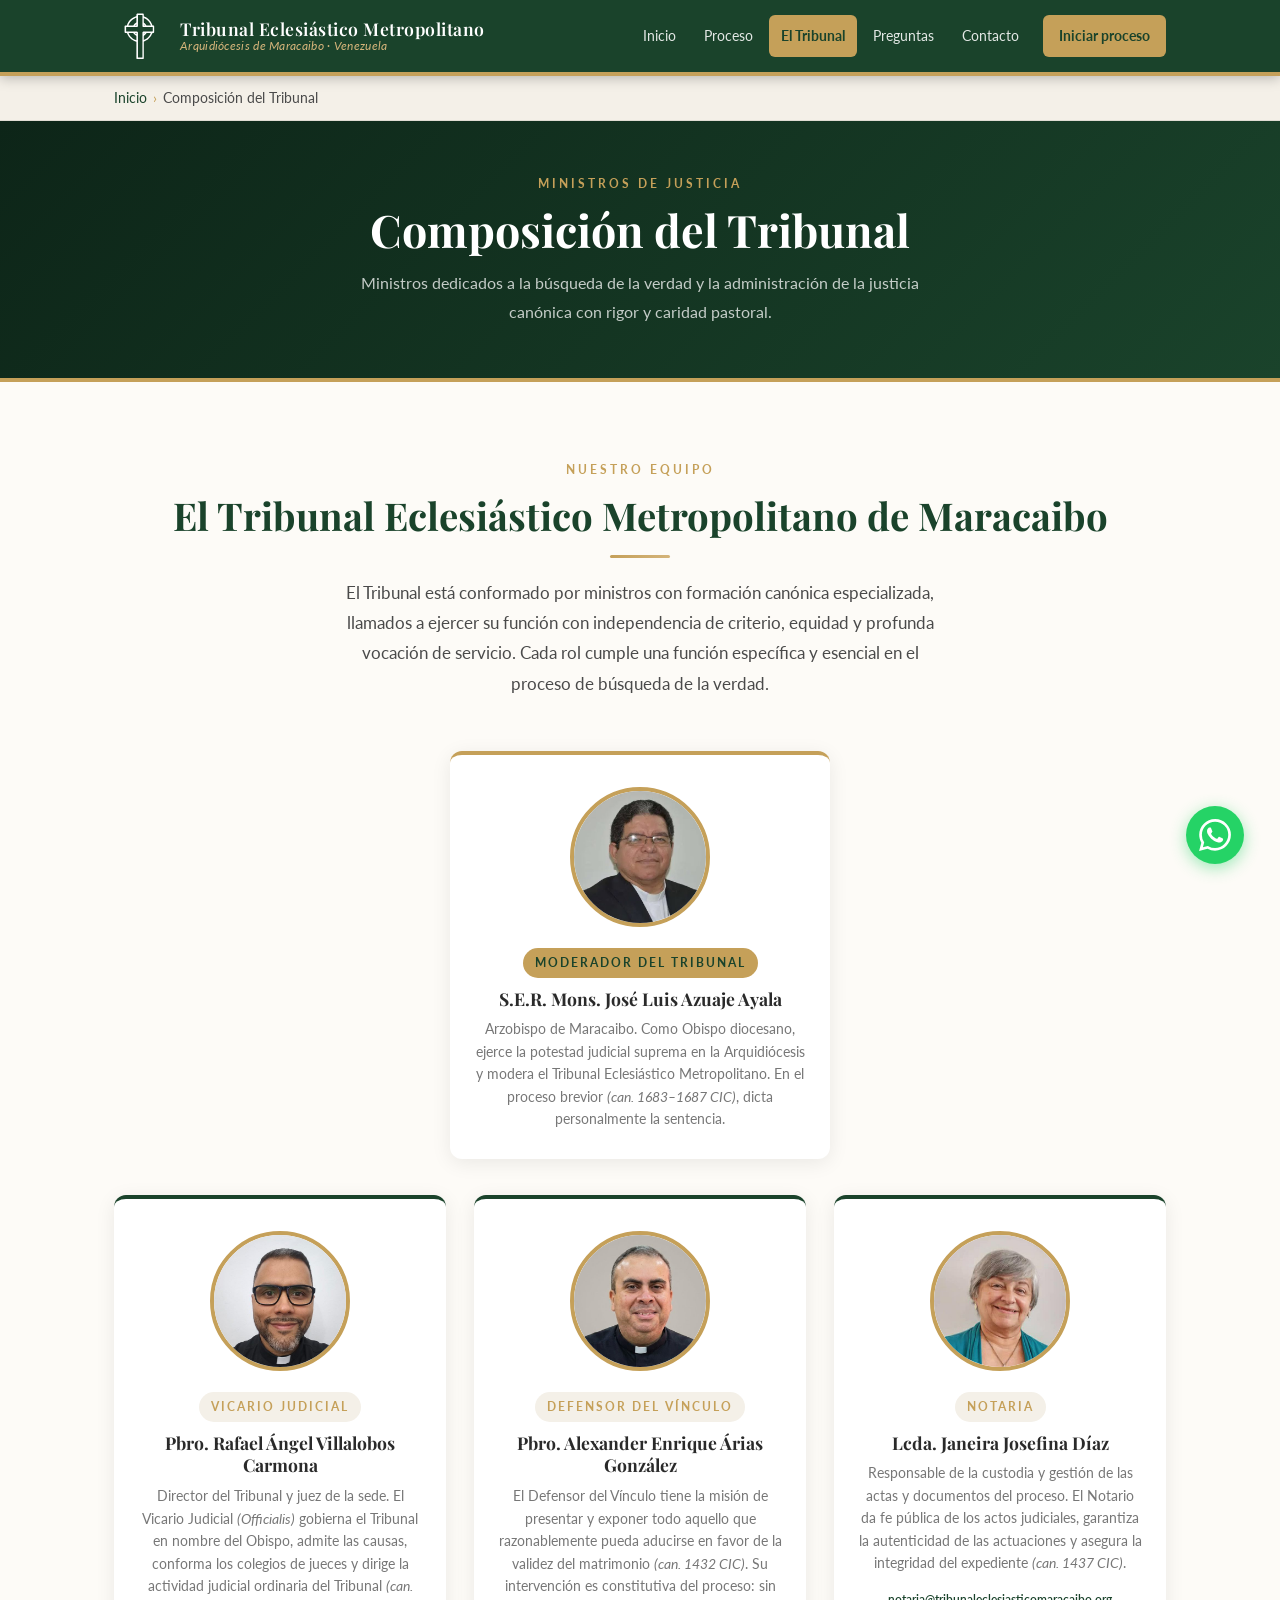
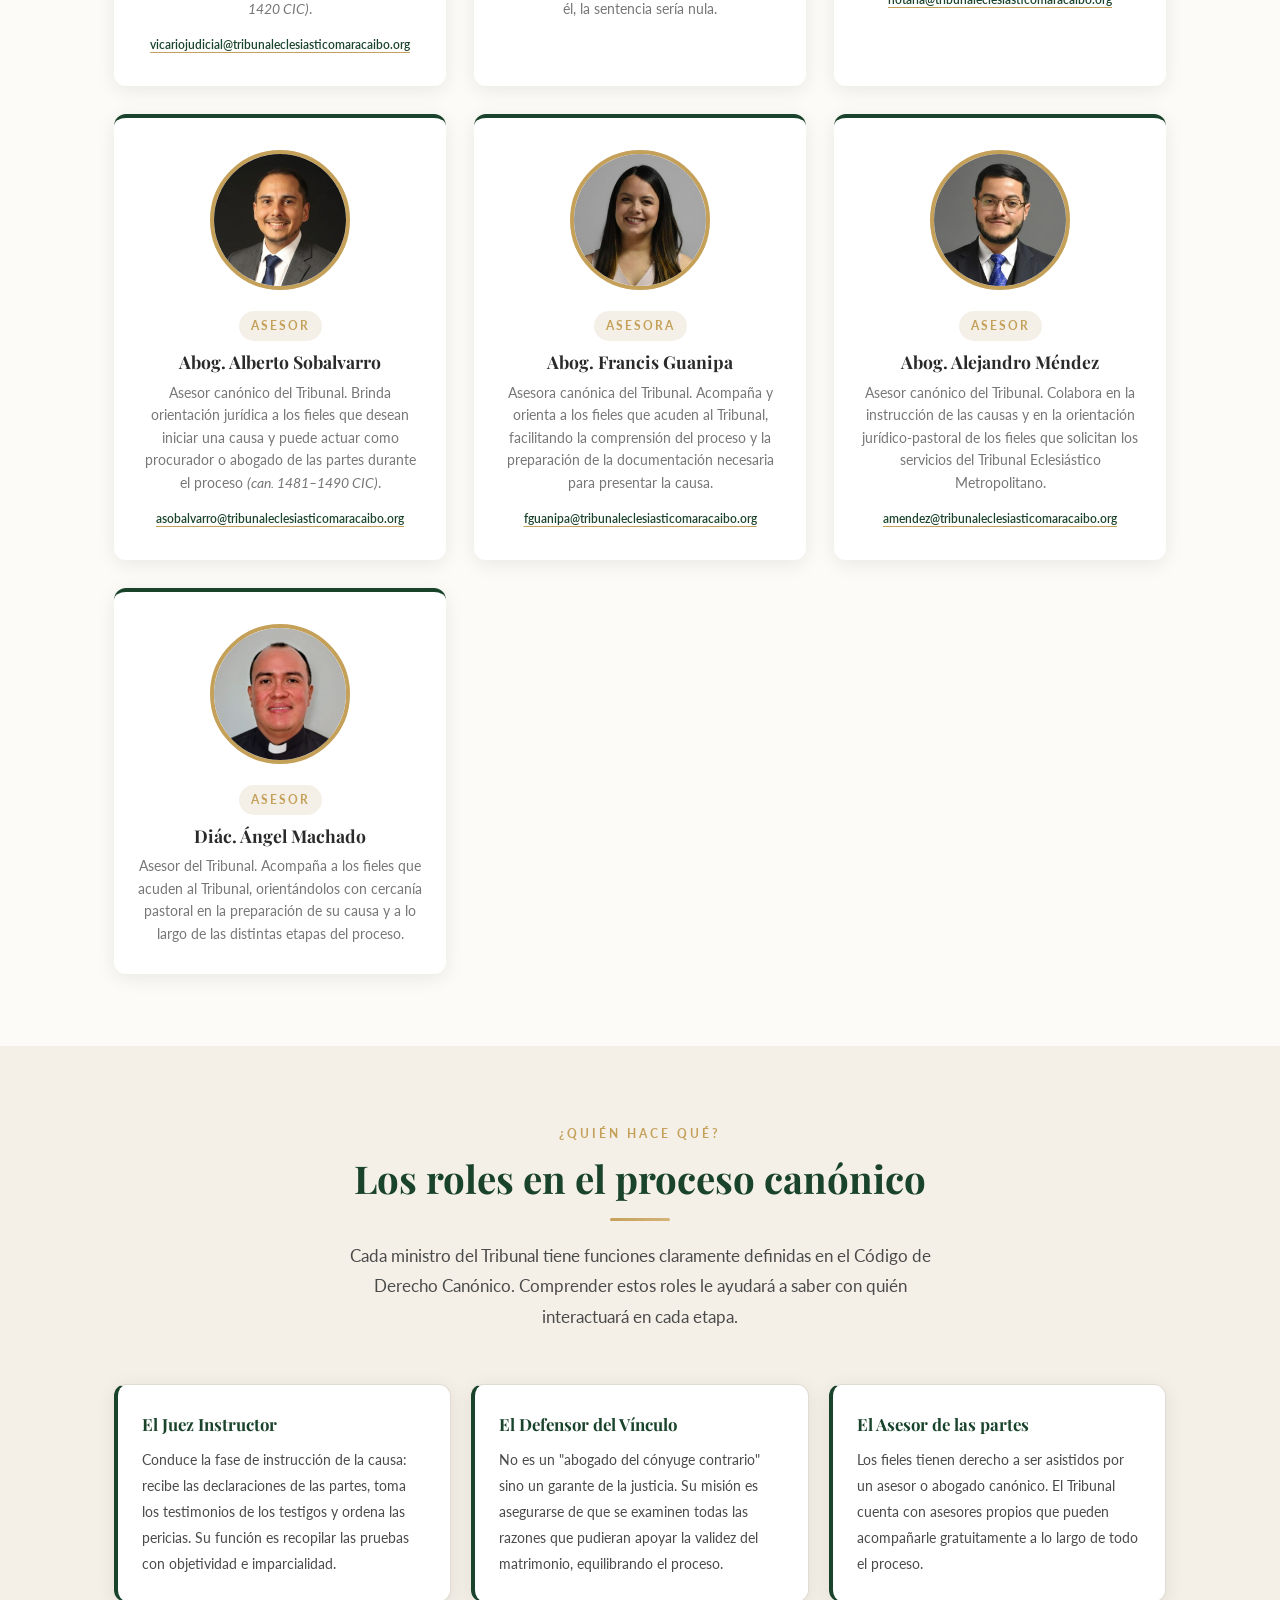
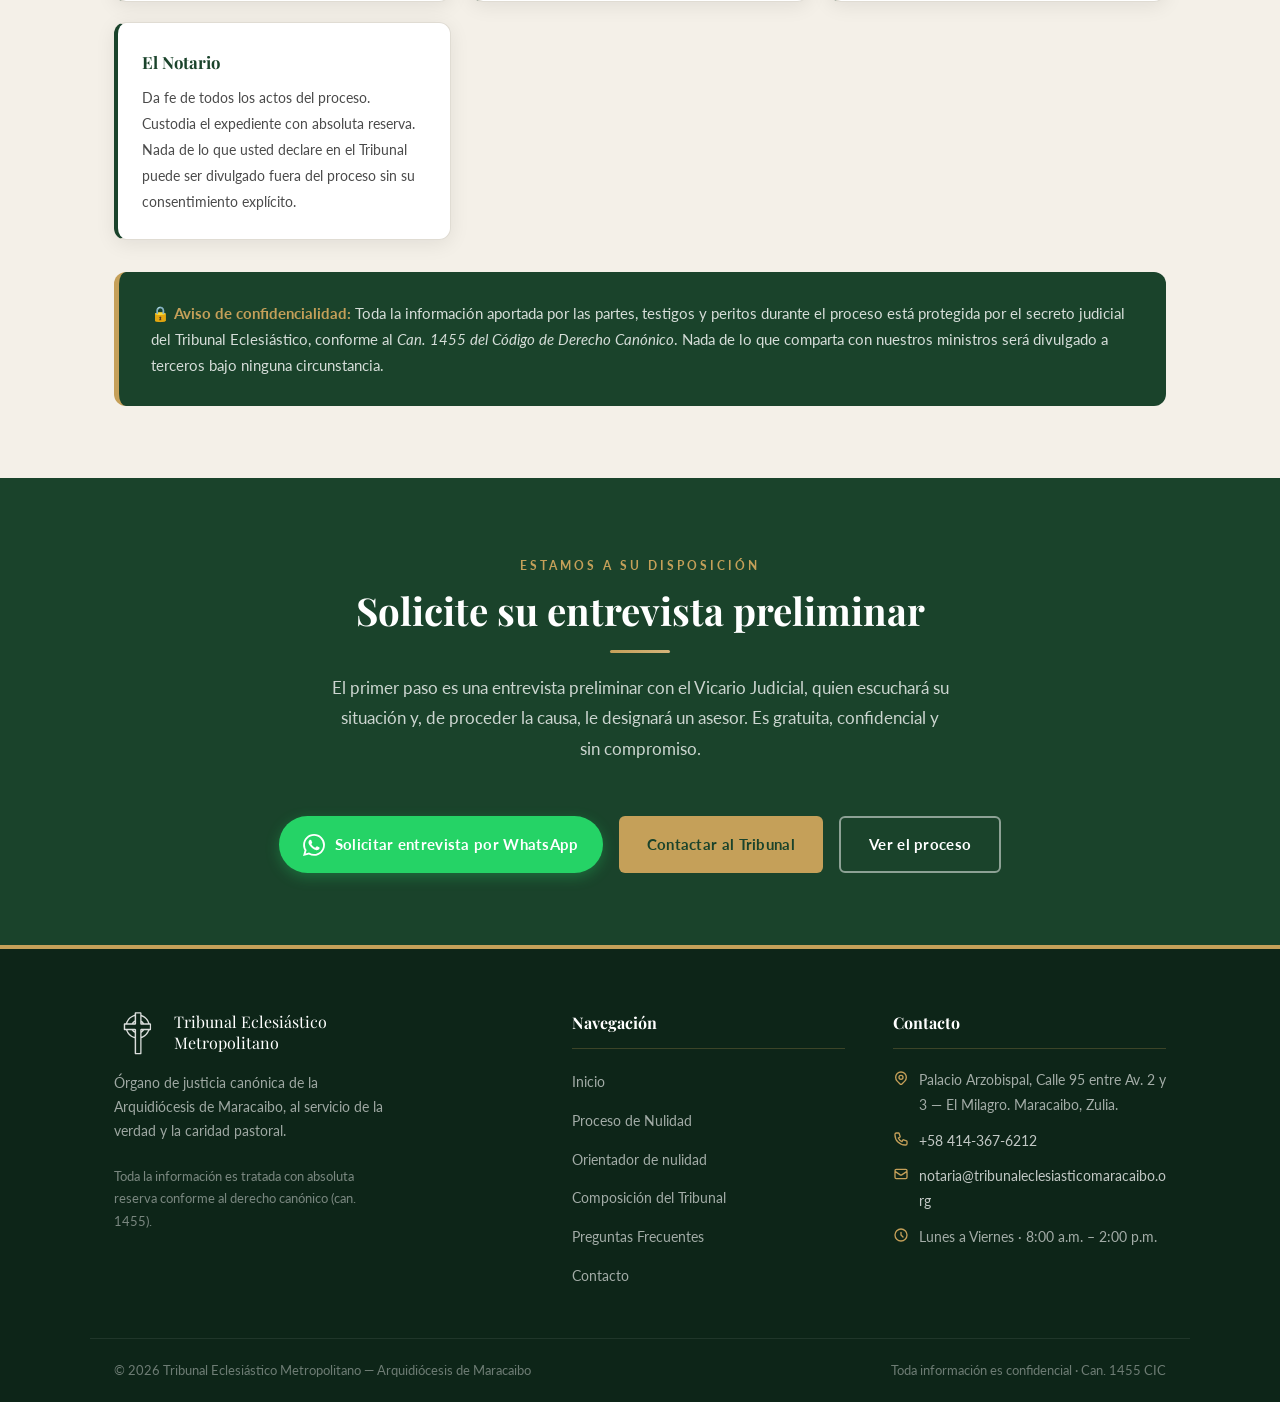
==== commit 22302acd: "Añade al Diác. Ángel Machado entre los asesores Co-Authored-By: Claude Opus 5.5 <noreply@anthropic.c" ====
--- a/composicion.html
+++ b/composicion.html
@@ -185,6 +185,17 @@
                 </div>
             </article>
 
+            <article class="miembro-card animar animar-delay-1">
+                <div class="miembro-foto-wrap">
+                    <img src="asesor4.jpg" alt="Diác. Ángel Machado" class="miembro-foto" width="140" height="140" loading="lazy">
+                </div>
+                <div class="miembro-info">
+                    <span class="miembro-cargo">Asesor</span>
+                    <h3>Diác. Ángel Machado</h3>
+                    <p>Asesor del Tribunal. Acompaña a los fieles que acuden al Tribunal, orientándolos con cercanía pastoral en la preparación de su causa y a lo largo de las distintas etapas del proceso.</p>
+                </div>
+            </article>
+
         </div>
     </div>
 </section>
